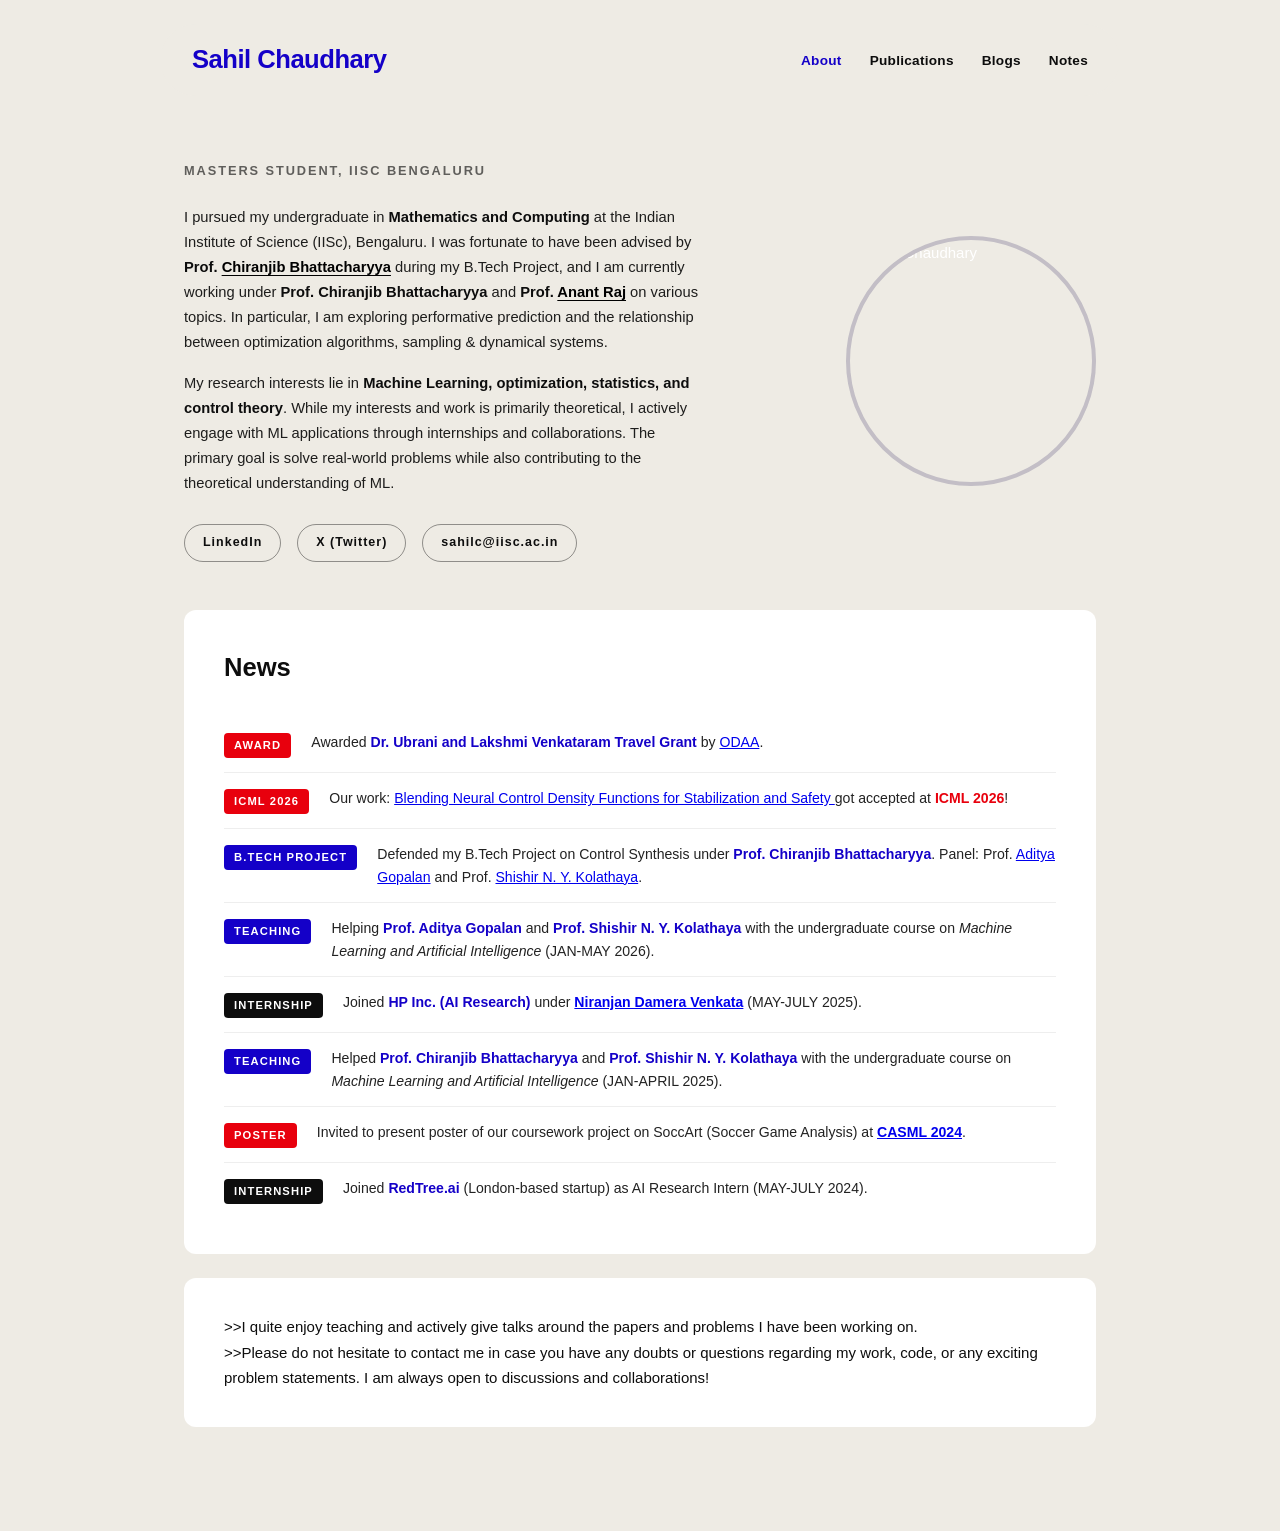
==== index.html @ d7c9ebf5 "Add SoccArt blog post and unify site typography - New blog post covering the SoccArt soccer-analysis" ====
<!DOCTYPE html>
<html lang="en">
<head>
  <meta charset="UTF-8" />
  <meta name="viewport" content="width=device-width, initial-scale=1.0" />
  <title>Sahil Chaudhary</title>
  <link rel="stylesheet" href="style.css" />
</head>
<body>

  <nav>
    <a href="index.html" class="nav-name">Sahil Chaudhary</a>
    <ul class="nav-links">
      <li><a href="index.html" class="active">About</a></li>
      <li><a href="publications.html">Publications</a></li>
      <li><a href="blogs.html">Blogs</a></li>
      <li><a href="notes.html">Notes</a></li>
    </ul>
  </nav>

  <div class="page">

    <!-- HERO -->
    <section class="hero">
      <div class="hero-text">
        <p class="role">Masters Student, IISc Bengaluru</p>
        <p>
          I pursued my undergraduate in <strong>Mathematics and Computing</strong> at the
          Indian Institute of Science (IISc), Bengaluru. I was fortunate to have been
          advised by <strong>Prof. <a href="https://mllab.csa.iisc.ac.in/">Chiranjib Bhattacharyya</a> </strong> during my B.Tech Project,
          and I am currently working under <strong>Prof. Chiranjib Bhattacharyya</strong> and <strong>Prof. <a href="https://anantrajml.github.io/">Anant Raj</a> </strong> on various topics. In particular, I am exploring performative prediction and the relationship between optimization algorithms, sampling & dynamical systems.
        </p>
        <p>
          My research interests lie in <strong>Machine Learning, optimization, statistics,
          and control theory</strong>. While my interests and work is primarily theoretical, I actively
          engage with ML applications through internships and collaborations. The primary goal is solve real-world problems while also contributing to the theoretical understanding of ML.
        </p>
        <div class="contact-links">
          <a href="https://www.linkedin.com/in/sahil-chaudhary-a479a2197/" target="_blank">LinkedIn</a>
          <a href="https://x.com/sahilch30832446" target="_blank">X (Twitter)</a>
          <a href="mailto:sahilc@iisc.ac.in">sahilc@iisc.ac.in</a>
        </div>
      </div>
      <!-- Replace 'photo.jpg' with your actual photo filename -->
      <img src="photos/photo1.jpg" alt="Sahil Chaudhary" class="hero-photo" />
    </section>

    <!-- NEWS -->
    <div class="card">
      <h2>News</h2>

      <div class="news-item">
        <span class="news-tag red">Award</span>
        <span class="news-text">
          Awarded <strong>Dr. Ubrani and Lakshmi Venkataram Travel Grant</strong> by <a href="https://odaa.iisc.ac.in/ug-travel-grants/">ODAA</a>.
        </span>
      </div>
      <div class="news-item">
        <span class="news-tag red">ICML 2026</span>
        <span class="news-text">
          Our work: <a href="https://icml.cc/virtual/2026/poster/64872"> Blending Neural Control Density Functions for Stabilization and Safety </a> got accepted at
          <span class="highlight">ICML 2026</span>!
        </span>
      </div>

      <div class="news-item">
        <span class="news-tag">B.Tech Project</span>
        <span class="news-text">
          Defended my B.Tech Project on Control Synthesis under <strong>Prof. Chiranjib Bhattacharyya</strong>.
          Panel: Prof. <a href="https://ece.iisc.ac.in/~aditya/">Aditya Gopalan</a> and Prof. <a href="https://www.shishirny.com/">Shishir N. Y. Kolathaya</a>.
        </span>
      </div>

      <div class="news-item">
        <span class="news-tag">Teaching</span>
        <span class="news-text">
          Helping <strong>Prof. Aditya Gopalan</strong> and <strong>Prof. Shishir N. Y. Kolathaya</strong>
          with the undergraduate course on <em>Machine Learning and Artificial Intelligence</em> (JAN-MAY 2026).
        </span>
      </div>

      <div class="news-item">
        <span class="news-tag dark">Internship</span>
        <span class="news-text">
          Joined <strong>HP Inc. (AI Research)</strong> under <strong><a href="https://scholar.google.com/citations?user=daDIHuUAAAAJ&hl=en">Niranjan Damera Venkata</a></strong> (MAY-JULY 2025).
        </span>
      </div>

      <div class="news-item">
        <span class="news-tag">Teaching</span>
        <span class="news-text">
          Helped <strong>Prof. Chiranjib Bhattacharyya</strong> and <strong>Prof. Shishir N. Y. Kolathaya</strong>
          with the undergraduate course on <em>Machine Learning and Artificial Intelligence</em> (JAN-APRIL 2025).
        </span>
      </div>

      <div class="news-item">
        <span class="news-tag red">Poster</span>
        <span class="news-text">
          Invited to present poster of our coursework project on SoccArt (Soccer Game Analysis) at <strong><a href="https://drive.google.com/file/d/1hirgK0zY9FAe-H6pgL078__mzRMjhYb8/view?usp=sharing"> CASML 2024</a></strong>.
        </span>
      </div>

      <div class="news-item">
        <span class="news-tag dark">Internship</span>
        <span class="news-text">
          Joined <strong>RedTree.ai</strong> (London-based startup) as AI Research Intern (MAY-JULY 2024).
        </span>
      </div>

    </div>

    <!-- A rough idea about to not hesitate sending any mails for any exciting problem statements or doubts in any of my work or code -->
    <div class="card">
      <p>>>I quite enjoy teaching and actively give talks around the papers and problems I have been working on.</p>
      <p>
        >>Please do not hesitate to contact me in case you have any doubts or questions regarding my work, code, or any exciting problem statements. I am always open to discussions and collaborations!
      </p>
    </div>

  </div>

</body>
</html>
---- style.css ----
:root {
  --blue: #1400C8;
  --white: #FFFFFF;
  --off-white: #eeebe4;
  --red: #E8000D;
  --dark: #0D0D0D;
  --card-bg: #FFFFFF;
  --text-muted: #555;
}

* {
  margin: 0;
  padding: 0;
  box-sizing: border-box;
}

html {
  scroll-behavior: smooth;
}

body {
  background: var(--off-white);
  color: var(--white);
  font-family: Arial, Helvetica, sans-serif;
  font-size: 15px;
  line-height: 1.7;
  min-height: 100vh;
}

/* ── NAV ── */
nav {
  background: var(--off-white);
  border-radius: 999px;
  margin: 24px auto;
  max-width: 960px;
  padding: 14px 32px;
  display: flex;
  align-items: center;
  justify-content: space-between;
}

.nav-name {
  font-weight: 700;
  font-size: 1.6rem;
  color: var(--blue);
  text-decoration: none;
  letter-spacing: -0.5px;
}

.nav-links {
  display: flex;
  gap: 28px;
  list-style: none;
}

.nav-links a {
  font-weight: 700;
  font-size: 0.85rem;
  color: var(--dark);
  text-decoration: none;
  letter-spacing: 0.02em;
  transition: color 0.2s;
}

.nav-links a:hover,
.nav-links a.active {
  color: var(--blue);
}

/* ──  WRAPPER ── */
.page {
  max-width: 960px;
  margin: 0 auto;
  padding: 0 24px 80px;
}

/* ── HERO (About page) ── */
.hero {
  display: grid;
  grid-template-columns: 1fr auto;
  gap: 48px;
  align-items: center;
  padding: 40px 0 48px;
}

.hero-text h1 {
  font-size: 2.4rem;
  font-weight: 700;
  line-height: 1.2;
  margin-bottom: 8px;
  letter-spacing: -0.5px;
  color: #000000;
}

.hero-text .role {
  font-size: 0.8rem;
  font-weight: 700;
  letter-spacing: 0.15em;
  text-transform: uppercase;
  color: rgba(0, 0, 0, 0.6);
  margin-bottom: 24px;
}

.hero-text p {
  color: rgba(0, 0, 0, 0.88);
  font-size: 0.92rem;
  margin-bottom: 16px;
  max-width: 520px;
}

.hero-text p strong {
  color: var(--dark);
  font-weight: 700;
}

/* Links inside the blue hero section */
.hero-text a {
  color: #000000;
  text-underline-offset: 3px;
}

.hero-text a:hover {
  color: #202020;
  /* color: var(--white); */
}
.contact-links {
  display: flex;
  gap: 16px;
  margin-top: 28px;
  flex-wrap: wrap;
}

.contact-links a {
  color: var(--dark);
  font-size: 0.78rem;
  font-weight: 700;
  letter-spacing: 0.08em;
  text-decoration: none;
  border: 1.5px solid rgba(0, 0, 0, 0.4);
  padding: 7px 18px;
  border-radius: 999px;
  transition: all 0.2s;
}

.contact-links a:hover {
  background: var(--dark);
  color: var(--white);
  border-color: var(--dark);
}

.hero-photo {
  width: 250px;
  height: 250px;
  border-radius: 50%;
  object-fit: cover;
  object-position: center top;
  border: 4px solid rgba(21, 10, 76, 0.2);
  flex-shrink: 0;
}

/* ── CARD ── */
.card {
  background: var(--card-bg);
  color: var(--dark);
  border-radius: 12px;
  padding: 36px 40px;
  margin-bottom: 24px;
}

.card h2 {
  font-size: 1.6rem;
  font-weight: 700;
  margin-bottom: 28px;
  color: var(--dark);
}

/* ── NEWS ── */
.news-item {
  display: grid;
  grid-template-columns: auto 1fr;
  gap: 12px 20px;
  padding: 14px 0;
  border-bottom: 1px solid #eee;
  align-items: start;
}

.news-item:last-child {
  border-bottom: none;
}

.news-tag {
  font-size: 0.7rem;
  font-weight: 700;
  letter-spacing: 0.1em;
  text-transform: uppercase;
  background: var(--blue);
  color: var(--white);
  padding: 3px 10px;
  border-radius: 4px;
  white-space: nowrap;
  margin-top: 2px;
}

.news-tag.red { background: var(--red); }
.news-tag.dark { background: var(--dark); }

.news-text {
  font-size: 0.88rem;
  color: #222;
  line-height: 1.6;
}

.news-text strong { color: var(--blue); }
.news-text .highlight { color: var(--red); font-weight: 700; }

/* ── PUBLICATIONS ── */
.pub-item {
  padding: 20px 0;
  border-bottom: 1px solid #eee;
}

.pub-item:last-child { border-bottom: none; }

.pub-venue {
  font-size: 0.72rem;
  font-weight: 700;
  letter-spacing: 0.12em;
  text-transform: uppercase;
  color: var(--red);
  margin-bottom: 6px;
}

.pub-title {
  font-size: 1.15rem;
  font-weight: 700;
  color: var(--dark);
  text-decoration: none;
  line-height: 1.4;
  display: block;
  margin-bottom: 8px;
  transition: color 0.2s;
}

.pub-title:hover { color: var(--blue); }

.pub-authors {
  font-size: 0.82rem;
  color: var(--text-muted);
}

.pub-links {
  margin-top: 10px;
  display: flex;
  gap: 10px;
}

.pub-links a {
  font-size: 0.75rem;
  font-weight: 700;
  letter-spacing: 0.06em;
  color: var(--blue);
  text-decoration: none;
  border: 1.5px solid var(--blue);
  padding: 4px 12px;
  border-radius: 4px;
  transition: all 0.2s;
}

.pub-links a:hover {
  background: var(--blue);
  color: var(--white);
}

/* ── BLOGS ── */
.blog-grid {
  display: grid;
  gap: 20px;
}

.blog-card {
  border: 1.5px solid #e8e8e8;
  border-radius: 10px;
  padding: 24px 28px;
  text-decoration: none;
  color: var(--dark);
  transition: all 0.2s;
  display: block;
}

.blog-card:hover {
  border-color: var(--blue);
  transform: translateY(-2px);
  box-shadow: 0 8px 24px rgba(20,0,200,0.08);
}

.blog-date {
  font-size: 0.72rem;
  font-weight: 700;
  letter-spacing: 0.1em;
  text-transform: uppercase;
  color: var(--text-muted);
  margin-bottom: 8px;
}

.blog-title {
  font-size: 1.1rem;
  font-weight: 700;
  margin-bottom: 8px;
  line-height: 1.4;
}

.blog-excerpt {
  font-size: 0.85rem;
  color: var(--text-muted);
  line-height: 1.6;
}

.blog-tags {
  margin-top: 14px;
  display: flex;
  gap: 8px;
  flex-wrap: wrap;
}

.tag {
  font-size: 0.7rem;
  font-weight: 700;
  letter-spacing: 0.08em;
  text-transform: uppercase;
  background: #f0f0f8;
  color: var(--blue);
  padding: 3px 10px;
  border-radius: 4px;
}

/* ── NOTES ── */
.notes-section {
  margin-bottom: 32px;
}

.notes-section h3 {
  font-size: 1.1rem;
  font-weight: 700;
  color: var(--dark);
  margin-bottom: 16px;
  padding-bottom: 10px;
  border-bottom: 2px solid #f0f0f0;
}

.note-item {
  display: flex;
  justify-content: space-between;
  align-items: center;
  padding: 12px 0;
  border-bottom: 1px dashed #eee;
  gap: 16px;
}

.note-item:last-child { border-bottom: none; }

.note-title {
  font-size: 0.88rem;
  color: var(--dark);
  text-decoration: none;
  transition: color 0.2s;
}

.note-title:hover { color: var(--blue); }

.note-meta {
  font-size: 0.72rem;
  font-weight: 700;
  letter-spacing: 0.06em;
  text-transform: uppercase;
  color: var(--text-muted);
  white-space: nowrap;
}

/* ── EMPTY STATE ── */
.empty-state {
  text-align: center;
  padding: 60px 20px;
  color: var(--text-muted);
}

.empty-state p {
  font-size: 0.88rem;
  margin-top: 12px;
}

/* ── PAGE HEADER (non-home pages) ── */
.page-header {
  padding: 36px 0 32px;
}

.page-header h1 {
  font-size: 2rem;
  font-weight: 700;
  letter-spacing: -0.5px;
  color: var(--dark);
}

/* ── RESPONSIVE ── */
@media (max-width: 640px) {
  nav {
    border-radius: 16px;
    margin: 12px;
    padding: 14px 20px;
    flex-wrap: wrap;
    gap: 12px;
  }

  .nav-links { gap: 16px; }

  .hero {
    grid-template-columns: 1fr;
    text-align: center;
  }

  .hero-photo {
    width: 150px;
    height: 150px;
    margin: 0 auto;
    order: -1;
  }

  .contact-links { justify-content: center; }

  .card { padding: 24px 20px; }

  .news-item { grid-template-columns: 1fr; }
}
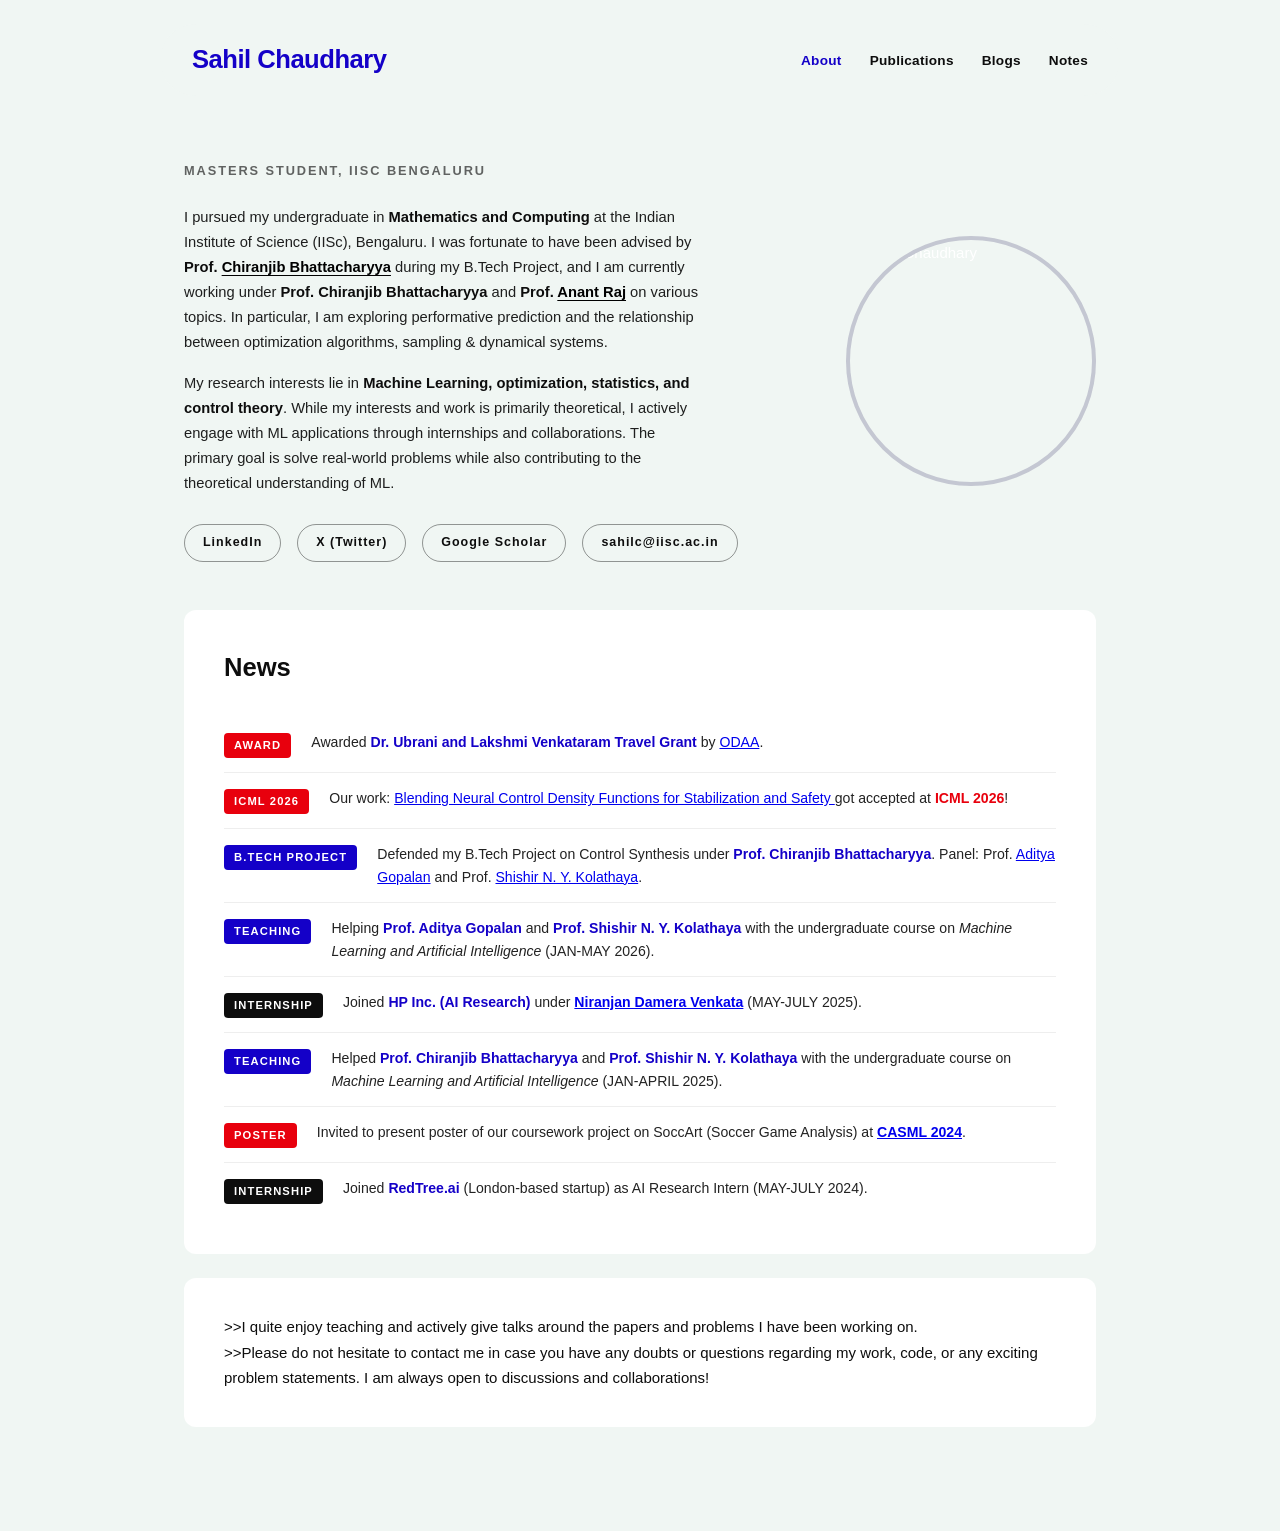
==== commit 0fb186ab: "added scholar" ====
--- a/index.html
+++ b/index.html
@@ -38,6 +38,7 @@
         <div class="contact-links">
           <a href="https://www.linkedin.com/in/sahil-chaudhary-a479a2197/" target="_blank">LinkedIn</a>
           <a href="https://x.com/sahilch30832446" target="_blank">X (Twitter)</a>
+          <a href="https://scholar.google.com/citations?user=_QTDV50AAAAJ&hl=en&authuser=1" target="_blank">Google Scholar</a>
           <a href="mailto:sahilc@iisc.ac.in">sahilc@iisc.ac.in</a>
         </div>
       </div>
--- a/style.css
+++ b/style.css
@@ -1,7 +1,7 @@
 :root {
   --blue: #1400C8;
   --white: #FFFFFF;
-  --off-white: #eeebe4;
+  --off-white: #f0f6f3;
   --red: #E8000D;
   --dark: #0D0D0D;
   --card-bg: #FFFFFF;
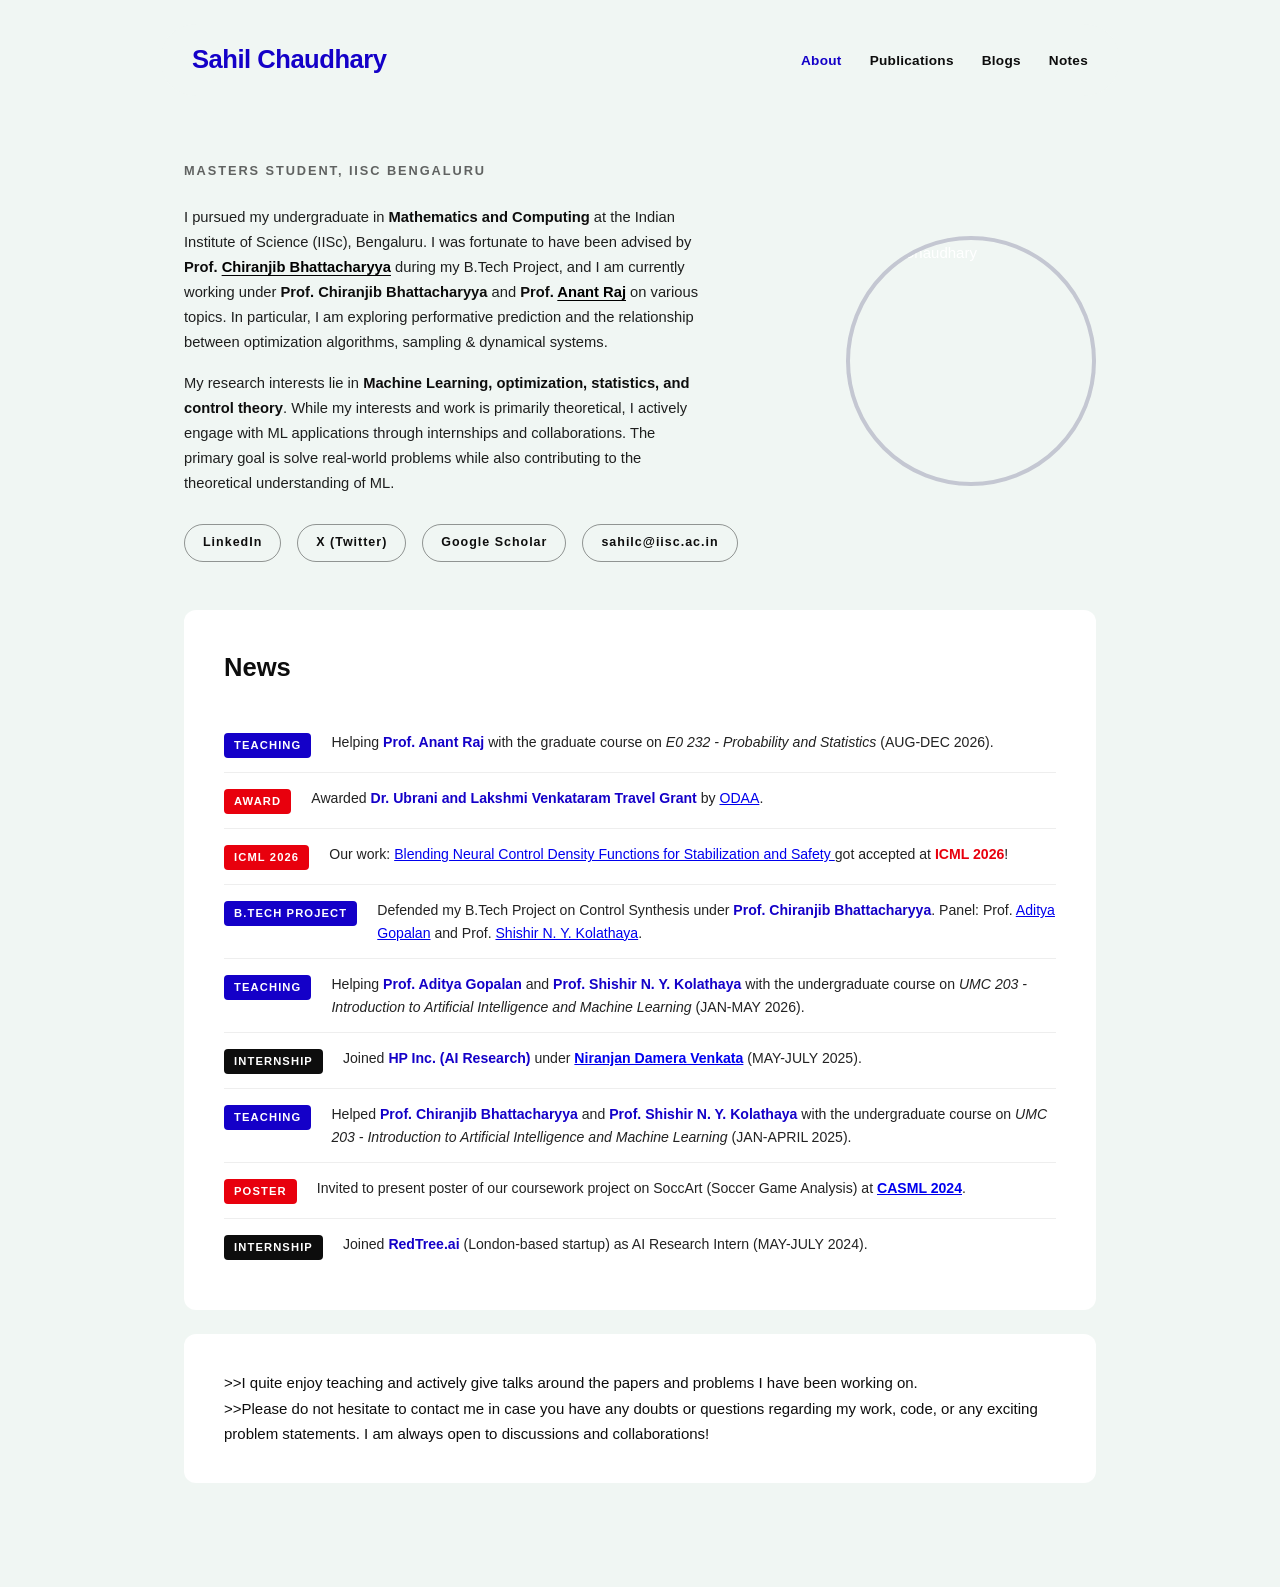
==== commit 5622e4b0: "update TA" ====
--- a/index.html
+++ b/index.html
@@ -49,6 +49,14 @@
     <!-- NEWS -->
     <div class="card">
       <h2>News</h2>
+     
+      <div class="news-item">
+        <span class="news-tag">Teaching</span>
+        <span class="news-text">
+          Helping <strong>Prof. Anant Raj</strong>
+          with the graduate course on <em>E0 232 - Probability and Statistics</em> (AUG-DEC 2026).
+        </span>
+      </div>
 
       <div class="news-item">
         <span class="news-tag red">Award</span>
@@ -76,7 +84,7 @@
         <span class="news-tag">Teaching</span>
         <span class="news-text">
           Helping <strong>Prof. Aditya Gopalan</strong> and <strong>Prof. Shishir N. Y. Kolathaya</strong>
-          with the undergraduate course on <em>Machine Learning and Artificial Intelligence</em> (JAN-MAY 2026).
+          with the undergraduate course on <em>UMC 203 - Introduction to Artificial Intelligence and Machine Learning</em> (JAN-MAY 2026).
         </span>
       </div>
 
@@ -91,7 +99,7 @@
         <span class="news-tag">Teaching</span>
         <span class="news-text">
           Helped <strong>Prof. Chiranjib Bhattacharyya</strong> and <strong>Prof. Shishir N. Y. Kolathaya</strong>
-          with the undergraduate course on <em>Machine Learning and Artificial Intelligence</em> (JAN-APRIL 2025).
+          with the undergraduate course on <em>UMC 203 - Introduction to Artificial Intelligence and Machine Learning</em> (JAN-APRIL 2025).
         </span>
       </div>
 
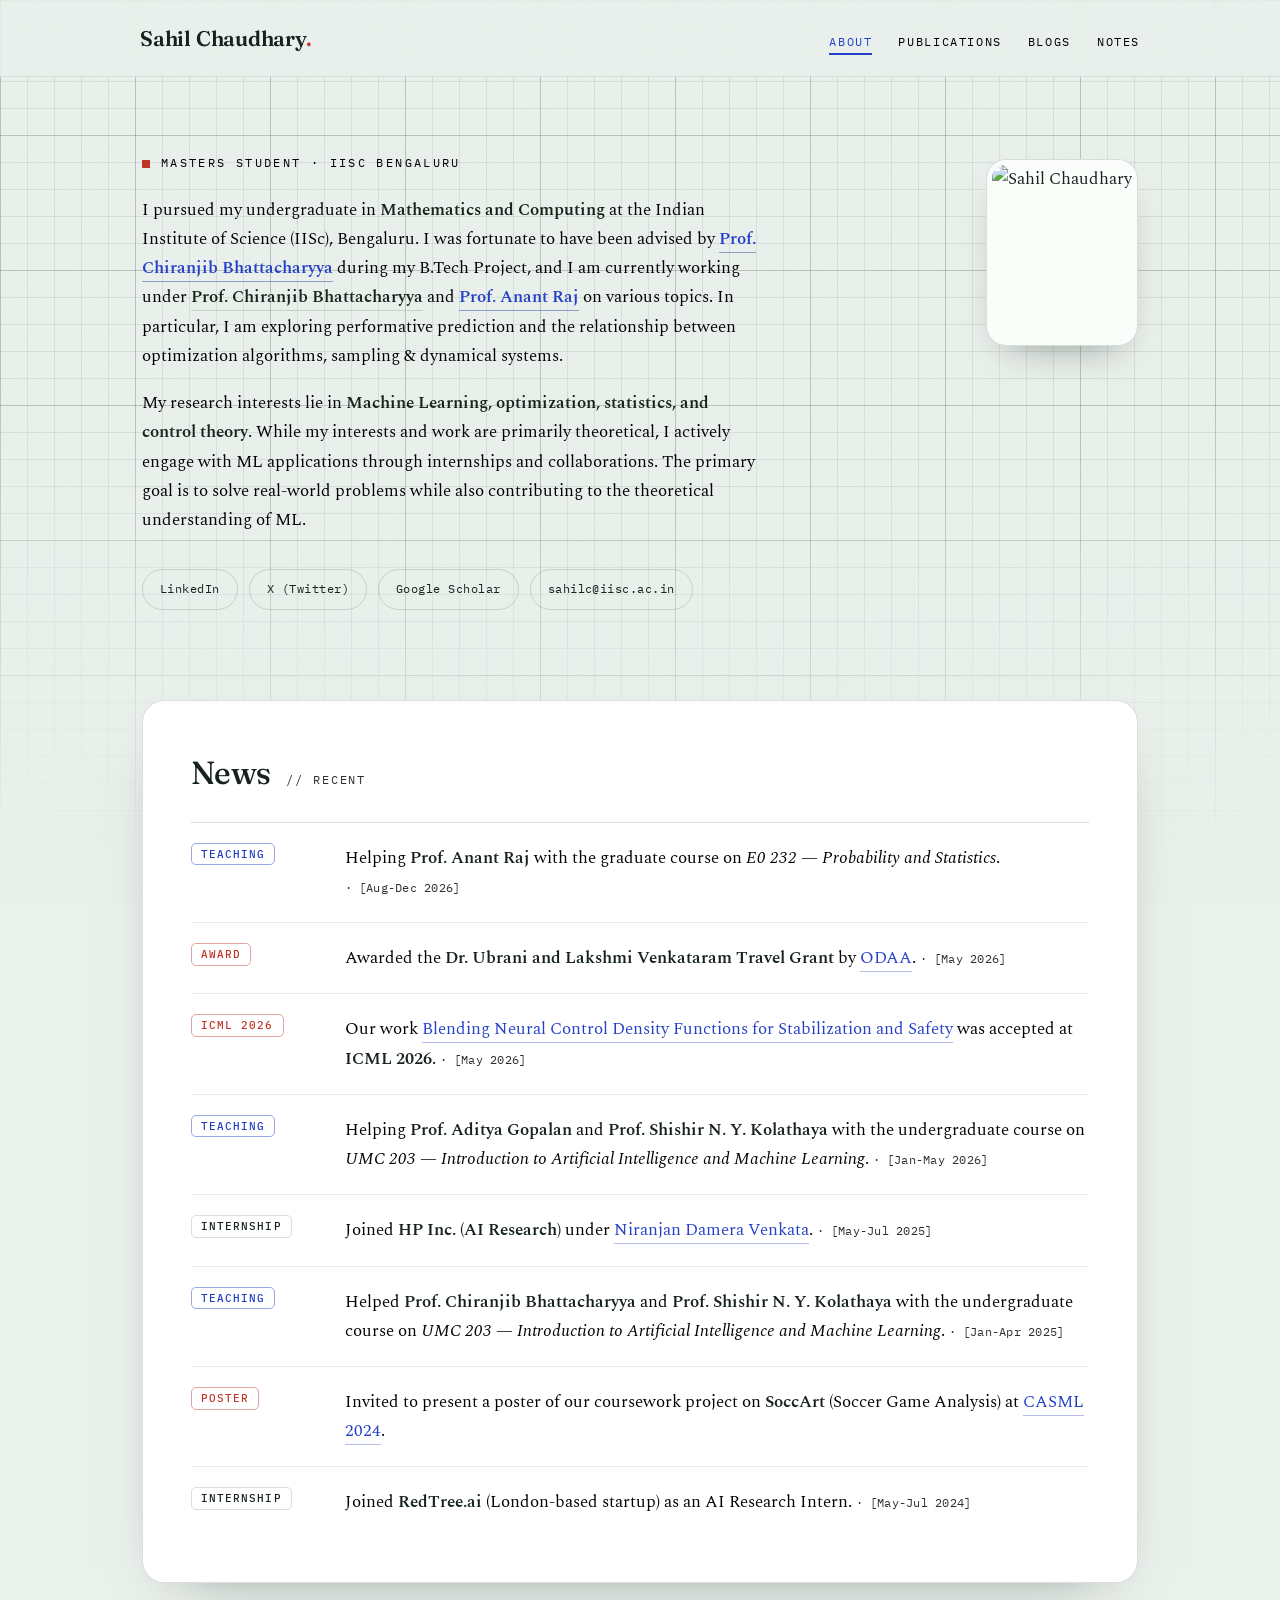
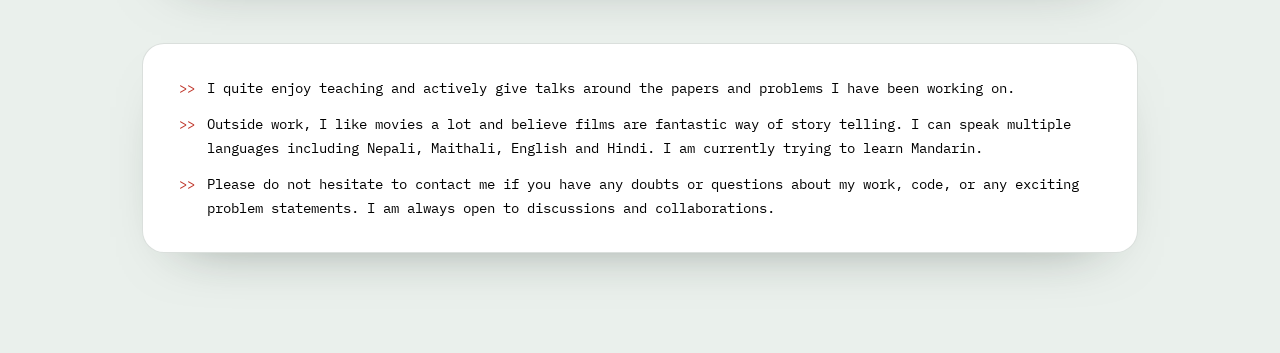
==== commit bf0d5451: "added some stylezation" ====
--- a/index.html
+++ b/index.html
@@ -4,130 +4,110 @@
   <meta charset="UTF-8" />
   <meta name="viewport" content="width=device-width, initial-scale=1.0" />
   <title>Sahil Chaudhary</title>
+  <link rel="preconnect" href="https://fonts.googleapis.com">
+  <link rel="preconnect" href="https://fonts.gstatic.com" crossorigin>
+  <link href="https://fonts.googleapis.com/css2?family=Fraunces:opsz,wght@9..144,400;9..144,500;9..144,600&family=Spectral:ital,wght@0,400;0,500;1,400&family=IBM+Plex+Mono:wght@400;500;600&display=swap" rel="stylesheet">
   <link rel="stylesheet" href="style.css" />
 </head>
 <body>
-
-  <nav>
-    <a href="index.html" class="nav-name">Sahil Chaudhary</a>
-    <ul class="nav-links">
-      <li><a href="index.html" class="active">About</a></li>
-      <li><a href="publications.html">Publications</a></li>
-      <li><a href="blogs.html">Blogs</a></li>
-      <li><a href="notes.html">Notes</a></li>
-    </ul>
-  </nav>
+  <div class="grid-layer" aria-hidden="true"></div>
+  <div class="grain-layer" aria-hidden="true"></div>
 
   <div class="page">
+    <header class="nav">
+      <div class="wrap nav-inner">
+        <a class="brand" href="index.html">Sahil Chaudhary<span class="dot">.</span></a>
+        <nav class="menu" aria-label="Primary">
+          <a href="index.html" aria-current="page">About</a>
+          <a href="publications.html">Publications</a>
+          <a href="blogs.html">Blogs</a>
+          <a href="notes.html">Notes</a>
+        </nav>
+      </div>
+    </header>
 
-    <!-- HERO -->
-    <section class="hero">
-      <div class="hero-text">
-        <p class="role">Masters Student, IISc Bengaluru</p>
-        <p>
-          I pursued my undergraduate in <strong>Mathematics and Computing</strong> at the
-          Indian Institute of Science (IISc), Bengaluru. I was fortunate to have been
-          advised by <strong>Prof. <a href="https://mllab.csa.iisc.ac.in/">Chiranjib Bhattacharyya</a> </strong> during my B.Tech Project,
-          and I am currently working under <strong>Prof. Chiranjib Bhattacharyya</strong> and <strong>Prof. <a href="https://anantrajml.github.io/">Anant Raj</a> </strong> on various topics. In particular, I am exploring performative prediction and the relationship between optimization algorithms, sampling & dynamical systems.
-        </p>
-        <p>
-          My research interests lie in <strong>Machine Learning, optimization, statistics,
-          and control theory</strong>. While my interests and work is primarily theoretical, I actively
-          engage with ML applications through internships and collaborations. The primary goal is solve real-world problems while also contributing to the theoretical understanding of ML.
-        </p>
-        <div class="contact-links">
-          <a href="https://www.linkedin.com/in/sahil-chaudhary-a479a2197/" target="_blank">LinkedIn</a>
-          <a href="https://x.com/sahilch30832446" target="_blank">X (Twitter)</a>
-          <a href="https://scholar.google.com/citations?user=_QTDV50AAAAJ&hl=en&authuser=1" target="_blank">Google Scholar</a>
-          <a href="mailto:sahilc@iisc.ac.in">sahilc@iisc.ac.in</a>
+    <main class="wrap">
+      <!-- HERO -->
+      <div class="hero">
+        <div>
+          <p class="eyebrow">Masters Student &middot; IISc Bengaluru</p>
+
+          <div class="bio">
+            <p>I pursued my undergraduate in <strong>Mathematics and Computing</strong> at the Indian Institute of Science (IISc), Bengaluru. I was fortunate to have been advised by <span class="name"><a class="link" href="https://mllab.csa.iisc.ac.in/">Prof. Chiranjib Bhattacharyya</a></span> during my B.Tech Project, and I am currently working under <span class="name">Prof. Chiranjib Bhattacharyya</span> and <span class="name"><a class="link" href="https://anantrajml.github.io/">Prof. Anant Raj</a></span> on various topics. In particular, I am exploring performative prediction and the relationship between optimization algorithms, sampling &amp; dynamical systems.</p>
+            <p>My research interests lie in <strong>Machine Learning, optimization, statistics, and control theory</strong>. While my interests and work are primarily theoretical, I actively engage with ML applications through internships and collaborations. The primary goal is to solve real-world problems while also contributing to the theoretical understanding of ML.</p>
+          </div>
+
+          <div class="pills">
+            <a class="pill" href="https://www.linkedin.com/in/sahil-chaudhary-a479a2197/" target="_blank">LinkedIn</a>
+            <a class="pill" href="https://x.com/sahilch30832446" target="_blank">X (Twitter)</a>
+            <a class="pill" href="https://scholar.google.com/citations?user=_QTDV50AAAAJ&hl=en&authuser=1" target="_blank">Google Scholar</a>
+            <a class="pill" href="mailto:sahilc@iisc.ac.in">sahilc@iisc.ac.in</a>
+          </div>
         </div>
-      </div>
-      <!-- Replace 'photo.jpg' with your actual photo filename -->
-      <img src="photos/photo1.jpg" alt="Sahil Chaudhary" class="hero-photo" />
-    </section>
 
-    <!-- NEWS -->
-    <div class="card">
-      <h2>News</h2>
-     
-      <div class="news-item">
-        <span class="news-tag">Teaching</span>
-        <span class="news-text">
-          Helping <strong>Prof. Anant Raj</strong>
-          with the graduate course on <em>E0 232 - Probability and Statistics</em> (AUG-DEC 2026).
-        </span>
+        <figure class="figure">
+          <div class="frame">
+            <img class="portrait" src="photos/photo1.jpg" alt="Sahil Chaudhary" />
+          </div>
+        </figure>
       </div>
 
-      <div class="news-item">
-        <span class="news-tag red">Award</span>
-        <span class="news-text">
-          Awarded <strong>Dr. Ubrani and Lakshmi Venkataram Travel Grant</strong> by <a href="https://odaa.iisc.ac.in/ug-travel-grants/">ODAA</a>.
-        </span>
-      </div>
-      <div class="news-item">
-        <span class="news-tag red">ICML 2026</span>
-        <span class="news-text">
-          Our work: <a href="https://icml.cc/virtual/2026/poster/64872"> Blending Neural Control Density Functions for Stabilization and Safety </a> got accepted at
-          <span class="highlight">ICML 2026</span>!
-        </span>
-      </div>
+      <!-- NEWS -->
+      <section class="news">
+       <div class="panel">
+        <div class="section-head">
+          <h2>News</h2>
+          <span class="kicker">// recent</span>
+        </div>
 
-      <div class="news-item">
-        <span class="news-tag">B.Tech Project</span>
-        <span class="news-text">
-          Defended my B.Tech Project on Control Synthesis under <strong>Prof. Chiranjib Bhattacharyya</strong>.
-          Panel: Prof. <a href="https://ece.iisc.ac.in/~aditya/">Aditya Gopalan</a> and Prof. <a href="https://www.shishirny.com/">Shishir N. Y. Kolathaya</a>.
-        </span>
-      </div>
+        <ul class="log">
+          <li class="reveal">
+            <span class="tag blue">Teaching</span>
+            <p class="entry">Helping <strong>Prof. Anant Raj</strong> with the graduate course on <em>E0 232 — Probability and Statistics</em>. <span class="when">[Aug-Dec 2026]</span></p>
+          </li>
+          <li class="reveal">
+            <span class="tag red">Award</span>
+            <p class="entry">Awarded the <strong>Dr. Ubrani and Lakshmi Venkataram Travel Grant</strong> by <a class="link" href="https://odaa.iisc.ac.in/ug-travel-grants/">ODAA</a>. <span class="when">[May 2026]</span></p>
+          </li>
+          <li class="reveal">
+            <span class="tag red">ICML 2026</span>
+            <p class="entry">Our work <a class="link" href="https://icml.cc/virtual/2026/poster/64872">Blending Neural Control Density Functions for Stabilization and Safety</a> was accepted at <strong>ICML 2026</strong>. <span class="when">[May 2026]</span></p>
+          </li>
+          <li class="reveal">
+            <span class="tag blue">Teaching</span>
+            <p class="entry">Helping <strong>Prof. Aditya Gopalan</strong> and <strong>Prof. Shishir N. Y. Kolathaya</strong> with the undergraduate course on <em>UMC 203 — Introduction to Artificial Intelligence and Machine Learning</em>. <span class="when">[Jan-May 2026]</span></p>
+          </li>
+          <li class="reveal">
+            <span class="tag ink">Internship</span>
+            <p class="entry">Joined <strong>HP Inc. (AI Research)</strong> under <a class="link" href="https://scholar.google.com/citations?user=daDIHuUAAAAJ&hl=en">Niranjan Damera Venkata</a>. <span class="when">[May-Jul 2025]</span></p>
+          </li>
+          <li class="reveal">
+            <span class="tag blue">Teaching</span>
+            <p class="entry">Helped <strong>Prof. Chiranjib Bhattacharyya</strong> and <strong>Prof. Shishir N. Y. Kolathaya</strong> with the undergraduate course on <em>UMC 203 — Introduction to Artificial Intelligence and Machine Learning</em>. <span class="when">[Jan-Apr 2025]</span></p>
+          </li>
+          <li class="reveal">
+            <span class="tag red">Poster</span>
+            <p class="entry">Invited to present a poster of our coursework project on <strong>SoccArt</strong> (Soccer Game Analysis) at <a class="link" href="https://drive.google.com/file/d/1hirgK0zY9FAe-H6pgL078__mzRMjhYb8/view?usp=sharing">CASML 2024</a>.</p>
+          </li>
+          <li class="reveal">
+            <span class="tag ink">Internship</span>
+            <p class="entry">Joined <strong>RedTree.ai</strong> (London-based startup) as an AI Research Intern. <span class="when">[May-Jul 2024]</span></p>
+          </li>
+        </ul>
+       </div>
+      </section>
 
-      <div class="news-item">
-        <span class="news-tag">Teaching</span>
-        <span class="news-text">
-          Helping <strong>Prof. Aditya Gopalan</strong> and <strong>Prof. Shishir N. Y. Kolathaya</strong>
-          with the undergraduate course on <em>UMC 203 - Introduction to Artificial Intelligence and Machine Learning</em> (JAN-MAY 2026).
-        </span>
-      </div>
-
-      <div class="news-item">
-        <span class="news-tag dark">Internship</span>
-        <span class="news-text">
-          Joined <strong>HP Inc. (AI Research)</strong> under <strong><a href="https://scholar.google.com/citations?user=daDIHuUAAAAJ&hl=en">Niranjan Damera Venkata</a></strong> (MAY-JULY 2025).
-        </span>
-      </div>
-
-      <div class="news-item">
-        <span class="news-tag">Teaching</span>
-        <span class="news-text">
-          Helped <strong>Prof. Chiranjib Bhattacharyya</strong> and <strong>Prof. Shishir N. Y. Kolathaya</strong>
-          with the undergraduate course on <em>UMC 203 - Introduction to Artificial Intelligence and Machine Learning</em> (JAN-APRIL 2025).
-        </span>
-      </div>
-
-      <div class="news-item">
-        <span class="news-tag red">Poster</span>
-        <span class="news-text">
-          Invited to present poster of our coursework project on SoccArt (Soccer Game Analysis) at <strong><a href="https://drive.google.com/file/d/1hirgK0zY9FAe-H6pgL078__mzRMjhYb8/view?usp=sharing"> CASML 2024</a></strong>.
-        </span>
-      </div>
-
-      <div class="news-item">
-        <span class="news-tag dark">Internship</span>
-        <span class="news-text">
-          Joined <strong>RedTree.ai</strong> (London-based startup) as AI Research Intern (MAY-JULY 2024).
-        </span>
-      </div>
-
-    </div>
-
-    <!-- A rough idea about to not hesitate sending any mails for any exciting problem statements or doubts in any of my work or code -->
-    <div class="card">
-      <p>>>I quite enjoy teaching and actively give talks around the papers and problems I have been working on.</p>
-      <p>
-        >>Please do not hesitate to contact me in case you have any doubts or questions regarding my work, code, or any exciting problem statements. I am always open to discussions and collaborations!
-      </p>
-    </div>
-
+      <!-- NOTE -->
+      <section class="note">
+        <div class="note-card">
+          <p><span class="arw">&gt;&gt;</span><span>I quite enjoy teaching and actively give talks around the papers and problems I have been working on.</span></p>
+          <p><span class="arw">&gt;&gt;</span><span>Outside work, I like movies a lot and believe films are fantastic way of story telling. I can speak multiple languages including Nepali, Maithali, English and Hindi. I am currently trying to learn Mandarin.</span></p>
+          <p><span class="arw">&gt;&gt;</span><span>Please do not hesitate to contact me if you have any doubts or questions about my work, code, or any exciting problem statements. I am always open to discussions and collaborations.</span></p>
+        </div>
+      </section>
+    </main>
   </div>
 
+  <script src="script.js"></script>
 </body>
 </html>
--- a/style.css
+++ b/style.css
@@ -1,432 +1,284 @@
-:root {
-  --blue: #1400C8;
-  --white: #FFFFFF;
-  --off-white: #f0f6f3;
-  --red: #E8000D;
-  --dark: #0D0D0D;
-  --card-bg: #FFFFFF;
-  --text-muted: #555;
-}
-
-* {
-  margin: 0;
-  padding: 0;
-  box-sizing: border-box;
-}
-
-html {
-  scroll-behavior: smooth;
-}
-
-body {
-  background: var(--off-white);
-  color: var(--white);
-  font-family: Arial, Helvetica, sans-serif;
-  font-size: 15px;
-  line-height: 1.7;
-  min-height: 100vh;
-}
-
-/* ── NAV ── */
-nav {
-  background: var(--off-white);
-  border-radius: 999px;
-  margin: 24px auto;
-  max-width: 960px;
-  padding: 14px 32px;
-  display: flex;
-  align-items: center;
-  justify-content: space-between;
-}
-
-.nav-name {
-  font-weight: 700;
-  font-size: 1.6rem;
-  color: var(--blue);
-  text-decoration: none;
-  letter-spacing: -0.5px;
-}
-
-.nav-links {
-  display: flex;
-  gap: 28px;
-  list-style: none;
-}
-
-.nav-links a {
-  font-weight: 700;
-  font-size: 0.85rem;
-  color: var(--dark);
-  text-decoration: none;
-  letter-spacing: 0.02em;
-  transition: color 0.2s;
-}
-
-.nav-links a:hover,
-.nav-links a.active {
-  color: var(--blue);
-}
-
-/* ──  WRAPPER ── */
-.page {
-  max-width: 960px;
-  margin: 0 auto;
-  padding: 0 24px 80px;
-}
-
-/* ── HERO (About page) ── */
-.hero {
-  display: grid;
-  grid-template-columns: 1fr auto;
-  gap: 48px;
-  align-items: center;
-  padding: 40px 0 48px;
-}
-
-.hero-text h1 {
-  font-size: 2.4rem;
-  font-weight: 700;
-  line-height: 1.2;
-  margin-bottom: 8px;
-  letter-spacing: -0.5px;
-  color: #000000;
-}
-
-.hero-text .role {
-  font-size: 0.8rem;
-  font-weight: 700;
-  letter-spacing: 0.15em;
-  text-transform: uppercase;
-  color: rgba(0, 0, 0, 0.6);
-  margin-bottom: 24px;
-}
-
-.hero-text p {
-  color: rgba(0, 0, 0, 0.88);
-  font-size: 0.92rem;
-  margin-bottom: 16px;
-  max-width: 520px;
-}
-
-.hero-text p strong {
-  color: var(--dark);
-  font-weight: 700;
-}
-
-/* Links inside the blue hero section */
-.hero-text a {
-  color: #000000;
-  text-underline-offset: 3px;
-}
-
-.hero-text a:hover {
-  color: #202020;
-  /* color: var(--white); */
-}
-.contact-links {
-  display: flex;
-  gap: 16px;
-  margin-top: 28px;
-  flex-wrap: wrap;
-}
-
-.contact-links a {
-  color: var(--dark);
-  font-size: 0.78rem;
-  font-weight: 700;
-  letter-spacing: 0.08em;
-  text-decoration: none;
-  border: 1.5px solid rgba(0, 0, 0, 0.4);
-  padding: 7px 18px;
-  border-radius: 999px;
-  transition: all 0.2s;
-}
-
-.contact-links a:hover {
-  background: var(--dark);
-  color: var(--white);
-  border-color: var(--dark);
-}
-
-.hero-photo {
-  width: 250px;
-  height: 250px;
-  border-radius: 50%;
-  object-fit: cover;
-  object-position: center top;
-  border: 4px solid rgba(21, 10, 76, 0.2);
-  flex-shrink: 0;
-}
-
-/* ── CARD ── */
-.card {
-  background: var(--card-bg);
-  color: var(--dark);
-  border-radius: 12px;
-  padding: 36px 40px;
-  margin-bottom: 24px;
-}
-
-.card h2 {
-  font-size: 1.6rem;
-  font-weight: 700;
-  margin-bottom: 28px;
-  color: var(--dark);
-}
-
-/* ── NEWS ── */
-.news-item {
-  display: grid;
-  grid-template-columns: auto 1fr;
-  gap: 12px 20px;
-  padding: 14px 0;
-  border-bottom: 1px solid #eee;
-  align-items: start;
-}
-
-.news-item:last-child {
-  border-bottom: none;
-}
-
-.news-tag {
-  font-size: 0.7rem;
-  font-weight: 700;
-  letter-spacing: 0.1em;
-  text-transform: uppercase;
-  background: var(--blue);
-  color: var(--white);
-  padding: 3px 10px;
-  border-radius: 4px;
-  white-space: nowrap;
-  margin-top: 2px;
-}
-
-.news-tag.red { background: var(--red); }
-.news-tag.dark { background: var(--dark); }
-
-.news-text {
-  font-size: 0.88rem;
-  color: #222;
-  line-height: 1.6;
-}
-
-.news-text strong { color: var(--blue); }
-.news-text .highlight { color: var(--red); font-weight: 700; }
-
-/* ── PUBLICATIONS ── */
-.pub-item {
-  padding: 20px 0;
-  border-bottom: 1px solid #eee;
-}
-
-.pub-item:last-child { border-bottom: none; }
-
-.pub-venue {
-  font-size: 0.72rem;
-  font-weight: 700;
-  letter-spacing: 0.12em;
-  text-transform: uppercase;
-  color: var(--red);
-  margin-bottom: 6px;
-}
-
-.pub-title {
-  font-size: 1.15rem;
-  font-weight: 700;
-  color: var(--dark);
-  text-decoration: none;
-  line-height: 1.4;
-  display: block;
-  margin-bottom: 8px;
-  transition: color 0.2s;
-}
-
-.pub-title:hover { color: var(--blue); }
-
-.pub-authors {
-  font-size: 0.82rem;
-  color: var(--text-muted);
-}
-
-.pub-links {
-  margin-top: 10px;
-  display: flex;
-  gap: 10px;
-}
-
-.pub-links a {
-  font-size: 0.75rem;
-  font-weight: 700;
-  letter-spacing: 0.06em;
-  color: var(--blue);
-  text-decoration: none;
-  border: 1.5px solid var(--blue);
-  padding: 4px 12px;
-  border-radius: 4px;
-  transition: all 0.2s;
-}
-
-.pub-links a:hover {
-  background: var(--blue);
-  color: var(--white);
-}
-
-/* ── BLOGS ── */
-.blog-grid {
-  display: grid;
-  gap: 20px;
-}
-
-.blog-card {
-  border: 1.5px solid #e8e8e8;
-  border-radius: 10px;
-  padding: 24px 28px;
-  text-decoration: none;
-  color: var(--dark);
-  transition: all 0.2s;
-  display: block;
-}
-
-.blog-card:hover {
-  border-color: var(--blue);
-  transform: translateY(-2px);
-  box-shadow: 0 8px 24px rgba(20,0,200,0.08);
-}
-
-.blog-date {
-  font-size: 0.72rem;
-  font-weight: 700;
-  letter-spacing: 0.1em;
-  text-transform: uppercase;
-  color: var(--text-muted);
-  margin-bottom: 8px;
-}
-
-.blog-title {
-  font-size: 1.1rem;
-  font-weight: 700;
-  margin-bottom: 8px;
-  line-height: 1.4;
-}
-
-.blog-excerpt {
-  font-size: 0.85rem;
-  color: var(--text-muted);
-  line-height: 1.6;
-}
-
-.blog-tags {
-  margin-top: 14px;
-  display: flex;
-  gap: 8px;
-  flex-wrap: wrap;
-}
-
-.tag {
-  font-size: 0.7rem;
-  font-weight: 700;
-  letter-spacing: 0.08em;
-  text-transform: uppercase;
-  background: #f0f0f8;
-  color: var(--blue);
-  padding: 3px 10px;
-  border-radius: 4px;
-}
-
-/* ── NOTES ── */
-.notes-section {
-  margin-bottom: 32px;
-}
-
-.notes-section h3 {
-  font-size: 1.1rem;
-  font-weight: 700;
-  color: var(--dark);
-  margin-bottom: 16px;
-  padding-bottom: 10px;
-  border-bottom: 2px solid #f0f0f0;
-}
-
-.note-item {
-  display: flex;
-  justify-content: space-between;
-  align-items: center;
-  padding: 12px 0;
-  border-bottom: 1px dashed #eee;
-  gap: 16px;
-}
-
-.note-item:last-child { border-bottom: none; }
-
-.note-title {
-  font-size: 0.88rem;
-  color: var(--dark);
-  text-decoration: none;
-  transition: color 0.2s;
-}
-
-.note-title:hover { color: var(--blue); }
-
-.note-meta {
-  font-size: 0.72rem;
-  font-weight: 700;
-  letter-spacing: 0.06em;
-  text-transform: uppercase;
-  color: var(--text-muted);
-  white-space: nowrap;
-}
-
-/* ── EMPTY STATE ── */
-.empty-state {
-  text-align: center;
-  padding: 60px 20px;
-  color: var(--text-muted);
-}
-
-.empty-state p {
-  font-size: 0.88rem;
-  margin-top: 12px;
-}
-
-/* ── PAGE HEADER (non-home pages) ── */
-.page-header {
-  padding: 36px 0 32px;
-}
-
-.page-header h1 {
-  font-size: 2rem;
-  font-weight: 700;
-  letter-spacing: -0.5px;
-  color: var(--dark);
-}
-
-/* ── RESPONSIVE ── */
-@media (max-width: 640px) {
-  nav {
-    border-radius: 16px;
-    margin: 12px;
-    padding: 14px 20px;
-    flex-wrap: wrap;
-    gap: 12px;
-  }
-
-  .nav-links { gap: 16px; }
-
-  .hero {
-    grid-template-columns: 1fr;
-    text-align: center;
-  }
-
-  .hero-photo {
-    width: 150px;
-    height: 150px;
-    margin: 0 auto;
-    order: -1;
-  }
-
-  .contact-links { justify-content: center; }
-
-  .card { padding: 24px 20px; }
-
-  .news-item { grid-template-columns: 1fr; }
-}
+:root{
+  --paper:#eaf0ec;
+  --ink:#16221c;
+  --ink-soft:#000000;
+  --ink-faint:#2c2f2e;
+  --pen-blue:#2540c8;
+  --pen-blue-deep:#1b2e8f;
+  --pen-red:#bf3529;
+  --line:rgba(30,55,42,.09);
+  --line-strong:rgba(30,55,42,.16);
+  --frame:#fbfdfb;
+  --grain:.05;
+  --serif:"Spectral",Georgia,serif;
+  --display:"Fraunces",Georgia,serif;
+  --mono:"IBM Plex Mono",ui-monospace,SFMono-Regular,Menlo,monospace;
+}
+
+*{box-sizing:border-box;}
+html{scroll-behavior:smooth;}
+body{
+  margin:0;
+  background:var(--paper);
+  color:var(--ink);
+  font-family:var(--serif);
+  font-size:17px;
+  line-height:1.72;
+  -webkit-font-smoothing:antialiased;
+  text-rendering:optimizeLegibility;
+}
+
+/* ---- graph-paper grid (fixed, behind everything) ---- */
+.grid-layer{
+  position:fixed; inset:0; z-index:0; pointer-events:none;
+  background-image:
+    linear-gradient(to right, var(--line) 1px, transparent 1px),
+    linear-gradient(to bottom, var(--line) 1px, transparent 1px),
+    linear-gradient(to right, var(--line-strong) 1px, transparent 1px),
+    linear-gradient(to bottom, var(--line-strong) 1px, transparent 1px);
+  background-size:27px 27px, 27px 27px, 135px 135px, 135px 135px;
+  -webkit-mask-image:radial-gradient(140% 100% at 50% 0%, #000 55%, transparent 100%);
+          mask-image:radial-gradient(140% 100% at 50% 0%, #000 55%, transparent 100%);
+}
+/* ---- film grain (fixed, opacity driven by scroll) ---- */
+.grain-layer{
+  position:fixed; inset:0; z-index:1; pointer-events:none;
+  mix-blend-mode:multiply;
+  opacity:var(--grain);
+  transition:opacity .25s linear;
+  background-image:url("data:image/svg+xml;utf8,<svg xmlns='http://www.w3.org/2000/svg' width='220' height='220'><filter id='n'><feTurbulence type='fractalNoise' baseFrequency='0.82' numOctaves='2' stitchTiles='stitch'/><feColorMatrix type='saturate' values='0'/></filter><rect width='100%25' height='100%25' filter='url(%23n)'/></svg>");
+  background-size:220px 220px;
+}
+
+.page{position:relative; z-index:2;}
+.wrap{max-width:1000px; margin:0 auto; padding:0 2px;}
+
+/* ---- top nav ---- */
+header.nav{
+  position:sticky; top:0; z-index:20;
+  backdrop-filter:blur(7px);
+  background:color-mix(in srgb, var(--paper) 78%, transparent);
+  border-bottom:1px solid var(--line);
+}
+.nav-inner{display:flex; align-items:baseline; justify-content:space-between; padding:20px 0;}
+.brand{
+  font-family:var(--display); font-weight:600; font-size:1.32rem; letter-spacing:-.01em;
+  color:var(--ink); text-decoration:none;
+}
+.brand .dot{color:var(--pen-red);}
+nav.menu{display:flex; gap:26px;}
+nav.menu a{
+  font-family:var(--mono); font-size:.72rem; letter-spacing:.14em; text-transform:uppercase;
+  color:var(--ink-soft); text-decoration:none; padding-bottom:3px; position:relative;
+}
+nav.menu a[aria-current="page"]{color:var(--pen-blue);}
+nav.menu a::after{
+  content:""; position:absolute; left:0; right:100%; bottom:0; height:1.5px;
+  background:var(--pen-blue); transition:right .28s cubic-bezier(.2,.7,.2,1);
+}
+nav.menu a:hover::after, nav.menu a[aria-current="page"]::after{right:0;}
+
+/* ---- hero (About page) ---- */
+.hero{display:grid; grid-template-columns:1.7fr .9fr; gap:56px; align-items:start; padding:76px 0 40px;}
+.eyebrow{
+  font-family:var(--mono); font-size:.74rem; letter-spacing:.2em; text-transform:uppercase;
+  color:var(--ink-soft); display:flex; align-items:center; gap:11px; margin:0 0 22px;
+}
+.eyebrow::before{content:""; width:8px; height:8px; background:var(--pen-red); display:inline-block;}
+h1.headline{
+  font-family:var(--display); font-optical-sizing:auto; font-weight:500;
+  font-size:clamp(2.5rem,5.6vw,3.85rem); line-height:1.02; letter-spacing:-.02em;
+  margin:0 0 18px; color:var(--ink);
+}
+h1.headline em{font-style:italic; color:var(--pen-blue-deep);}
+.subhead{
+  font-family:var(--mono); font-size:.82rem; letter-spacing:.02em; color:var(--ink-faint);
+  margin:0 0 30px;
+}
+.bio p{margin:0 0 18px; color:var(--ink-soft); max-width:95ch;}
+.bio p:last-child{margin-bottom:0;}
+.bio strong{color:var(--ink); font-weight:600;}
+.bio .name{color:var(--ink); font-weight:600; border-bottom:1.5px solid var(--line-strong);}
+.bio .work{font-style:italic;}
+a.link{color:var(--pen-blue); text-decoration:none; border-bottom:1.5px solid color-mix(in srgb,var(--pen-blue) 35%, transparent); transition:border-color .2s;}
+a.link:hover{border-bottom-color:var(--pen-blue);}
+
+/* ---- photo figure ---- */
+figure.figure{margin:6px 0 0; position:relative; max-width:260px; margin-left:auto;}
+.frame{
+  position:relative; border-radius:20px; overflow:hidden;
+  background:var(--frame);
+  padding:5px;
+  border:0.8px solid var(--line-strong);
+  box-shadow:0 1px 0 rgba(255,255,255,.6) inset, 0 18px 40px -24px rgba(22,34,28,.55);
+}
+.portrait{display:block; width:100%; height:auto; border-radius:13px; aspect-ratio:4/5; object-fit:cover; object-position:center 20%;}
+
+/* ---- link pills ---- */
+.pills{display:flex; flex-wrap:wrap; gap:11px; margin-top:34px;}
+.pill{
+  font-family:var(--mono); font-size:.74rem; letter-spacing:.04em;
+  color:var(--ink); text-decoration:none;
+  border:1px solid var(--line-strong); border-radius:999px; padding:9px 17px;
+  background:transparent; transition:all .2s ease;
+}
+.pill:hover{background:var(--pen-blue); color:#fff; border-color:var(--pen-blue);}
+.pill:focus-visible{outline:2px solid var(--pen-blue); outline-offset:2px;}
+
+/* ---- white content panels ---- */
+.panel{
+  background:#ffffff;
+  border:1px solid var(--line-strong);
+  border-radius:22px;
+  padding:44px 48px;
+  box-shadow:0 24px 60px -40px rgba(22,34,28,.55);
+}
+
+/* ---- page header (non-home pages) ---- */
+.page-head{padding:64px 0 12px;}
+.page-head h1{
+  font-family:var(--display); font-optical-sizing:auto; font-weight:500;
+  font-size:clamp(2.2rem,4.6vw,3.2rem); line-height:1.05; letter-spacing:-.02em;
+  margin:0; color:var(--ink);
+}
+
+/* ---- generic section wrapper ---- */
+.section-block{padding:28px 0 100px;}
+
+/* ---- news / log list (About page) ---- */
+section.news{padding:50px 0 16px;}
+.section-head{display:flex; align-items:baseline; gap:16px; margin-bottom:8px;}
+.section-head h2{font-family:var(--display); font-weight:500; font-size:2rem; letter-spacing:-.02em; margin:0;}
+.section-head .kicker{font-family:var(--mono); font-size:.72rem; letter-spacing:.16em; text-transform:uppercase; color:var(--ink-faint);}
+
+ul.log{list-style:none; margin:22px 0 0; padding:0;}
+ul.log li{
+  display:grid; grid-template-columns:132px 1fr; gap:22px; align-items:start;
+  padding:20px 0; border-top:1px solid var(--line);
+}
+ul.log li:first-child{border-top:1px solid var(--line-strong);}
+.tag{
+  font-family:var(--mono); font-weight:500; font-size:.66rem; letter-spacing:.1em; text-transform:uppercase;
+  padding:5px 9px; border-radius:5px; white-space:nowrap; display:inline-block; line-height:1;
+  border:1.5px solid; justify-self:start;
+}
+.tag.blue{color:var(--pen-blue); border-color:color-mix(in srgb,var(--pen-blue) 45%,transparent);}
+.tag.red {color:var(--pen-red);  border-color:color-mix(in srgb,var(--pen-red) 45%,transparent);}
+.tag.ink {color:var(--ink);      border-color:var(--line-strong);}
+.entry{color:var(--ink-soft); margin:0; padding-top:1px;}
+.entry strong{color:var(--ink); font-weight:600;}
+.entry em{font-style:italic;}
+.entry .when{font-family:var(--mono); font-size:.74rem; color:var(--ink-faint); letter-spacing:.02em; white-space:nowrap; display:inline-block;}
+.entry .when::before{content:"· "; letter-spacing:0;}
+
+/* ---- note block (About page) ---- */
+section.note{padding:44px 0 100px;}
+.note-card{
+  border:1px solid var(--line-strong); border-radius:22px; padding:32px 36px;
+  background:#ffffff;
+  box-shadow:0 24px 60px -40px rgba(22,34,28,.55);
+  font-family:var(--mono); font-size:.86rem; line-height:1.75; color:var(--ink-soft);
+}
+.note-card p{margin:0 0 12px; display:flex; gap:12px;}
+.note-card p:last-child{margin-bottom:0;}
+.note-card .arw{color:var(--pen-red); flex:none;}
+
+/* ---- PUBLICATIONS ---- */
+.pub-item{padding:28px 0; border-top:1px solid var(--line);}
+.pub-item:first-child{padding-top:0; border-top:none;}
+.pub-venue{
+  font-family:var(--mono); font-size:.72rem; letter-spacing:.14em; text-transform:uppercase;
+  color:var(--pen-red); margin:0 0 8px;
+}
+.pub-title{
+  font-family:var(--display); font-weight:600; font-size:1.32rem; line-height:1.35;
+  color:var(--ink); text-decoration:none; display:block; margin-bottom:10px; transition:color .2s;
+}
+
+.pub-authors{font-family:var(--serif); font-size:.9rem; color:var(--ink-soft);}
+.pub-links{display:flex; flex-wrap:wrap; gap:10px; margin-top:16px;}
+.pub-links a{
+  font-family:var(--mono); font-size:.72rem; letter-spacing:.05em;
+  color:var(--pen-blue); text-decoration:none;
+  border:1px solid color-mix(in srgb,var(--pen-blue) 45%,transparent);
+  padding:6px 15px; border-radius:999px; transition:all .2s ease;
+}
+.pub-links a:hover{background:var(--pen-blue); color:#fff; border-color:var(--pen-blue);}
+
+/* ---- BLOGS ---- */
+.blog-grid{display:grid; gap:20px;}
+.blog-card{
+  border:1px solid var(--line-strong); border-radius:18px; padding:28px 32px;
+  text-decoration:none; color:var(--ink); background:#ffffff;
+  box-shadow:0 24px 60px -48px rgba(22,34,28,.5);
+  transition:all .2s ease; display:block;
+}
+.blog-card:hover{
+  border-color:var(--pen-blue); transform:translateY(-2px);
+  box-shadow:0 16px 40px -20px rgba(37,64,200,.16);
+}
+.blog-date{
+  font-family:var(--mono); font-size:.68rem; font-weight:500; letter-spacing:.12em; text-transform:uppercase;
+  color:var(--ink-faint); margin:0 0 8px;
+}
+.blog-title{font-family:var(--display); font-weight:600; font-size:1.18rem; margin:0 0 8px; line-height:1.4; color:var(--ink);}
+.blog-excerpt{font-family:var(--serif); font-size:.9rem; color:var(--ink-soft); line-height:1.65; margin:0;}
+.blog-tags{margin-top:16px; display:flex; gap:8px; flex-wrap:wrap;}
+.tag-pill{
+  font-family:var(--mono); font-size:.64rem; font-weight:500; letter-spacing:.08em; text-transform:uppercase;
+  color:var(--pen-blue); border:1px solid color-mix(in srgb,var(--pen-blue) 35%,transparent);
+  padding:4px 11px; border-radius:999px; display:inline-block;
+}
+
+/* ---- NOTES ---- */
+.notes-section{margin-bottom:36px;}
+.notes-section:last-child{margin-bottom:0;}
+.notes-section h3{
+  font-family:var(--display); font-weight:600; font-size:1.22rem; color:var(--ink);
+  margin:0 0 16px; padding-bottom:12px; border-bottom:1px solid var(--line-strong);
+}
+.notes-section .placeholder{font-family:var(--serif); font-style:italic; color:var(--ink-faint); margin:0;}
+
+.note-item{
+  display:flex; justify-content:space-between; align-items:center;
+  padding:14px 0; border-bottom:1px dashed var(--line); gap:16px;
+}
+.note-item:last-child{border-bottom:none;}
+.note-title{font-family:var(--serif); font-size:.92rem; color:var(--ink); text-decoration:none; transition:color .2s;}
+.note-title:hover{color:var(--pen-blue);}
+.note-meta{
+  font-family:var(--mono); font-size:.68rem; font-weight:500; letter-spacing:.06em; text-transform:uppercase;
+  color:var(--ink-faint); white-space:nowrap;
+}
+
+/* ---- EMPTY STATE ---- */
+.empty-state{text-align:center; padding:60px 20px; color:var(--ink-faint);}
+.empty-state p{font-family:var(--serif); font-size:.92rem; margin-top:12px;}
+
+/* ---- reveal motion ---- */
+.reveal{opacity:0; transform:translateY(14px); transition:opacity .6s ease, transform .6s cubic-bezier(.2,.7,.2,1);}
+.reveal.in{opacity:1; transform:none;}
+
+/* ---- responsive ---- */
+@media (max-width:820px){
+  .hero{grid-template-columns:1fr; gap:30px; padding:50px 0 30px;}
+  figure.figure{max-width:240px; margin:0 auto;}
+  ul.log li{grid-template-columns:1fr; gap:10px;}
+  .panel{padding:30px 24px;}
+  .note-card{padding:26px 22px;}
+  .wrap{padding:0 22px;}
+  nav.menu{gap:16px;}
+  .page-head{padding:44px 0 8px;}
+}
+@media (max-width:520px){
+  body{font-size:16px;}
+  nav.menu a{font-size:.64rem; letter-spacing:.1em;}
+  .brand{font-size:1.14rem;}
+}
+@media (prefers-reduced-motion:reduce){
+  html{scroll-behavior:auto;}
+  .reveal{opacity:1; transform:none; transition:none;}
+  .grain-layer{transition:none;}
+  *{transition-duration:.001ms !important;}
+}
+:focus-visible{outline:2px solid var(--pen-blue); outline-offset:2px; border-radius:2px;}
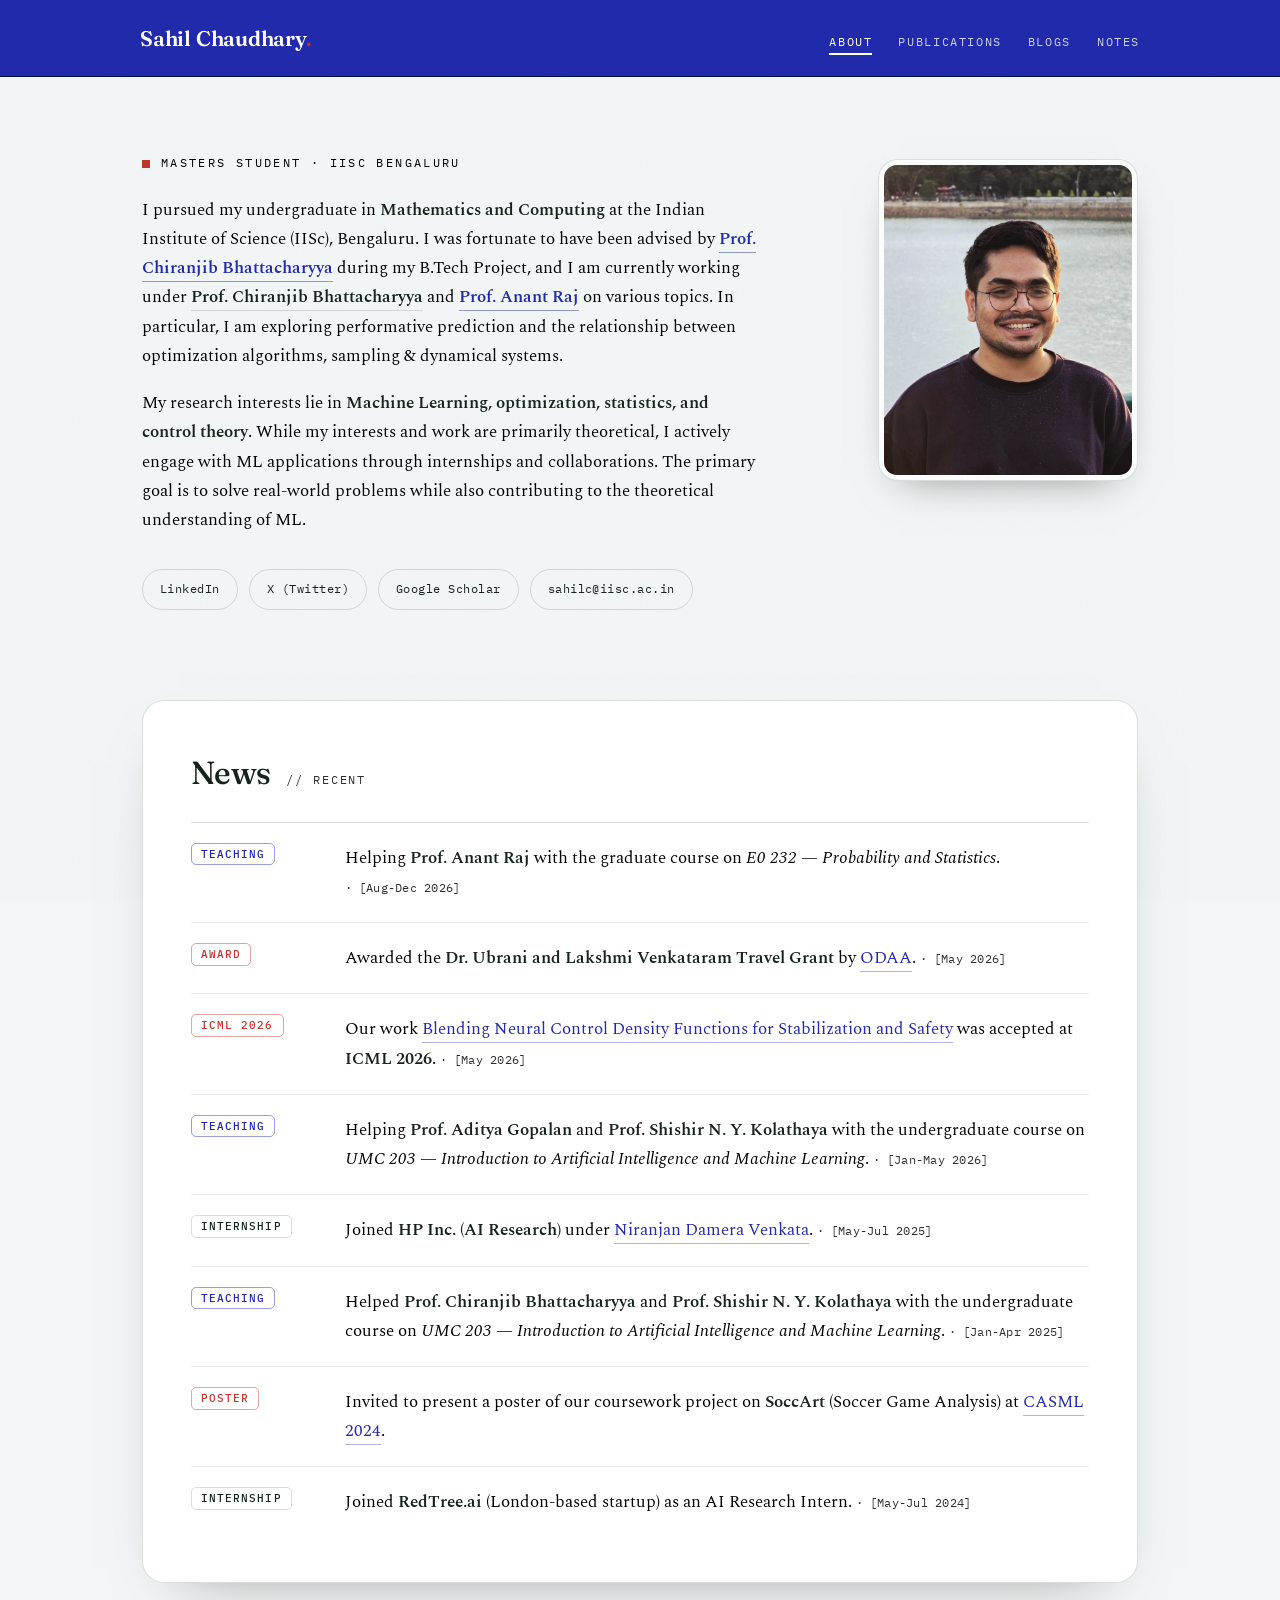
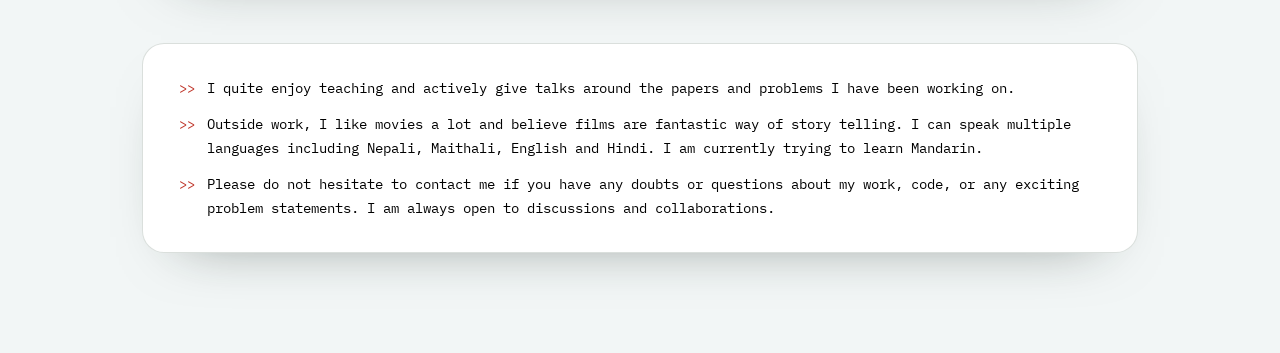
==== commit 488aeec6: "didn't like grid view" ====
--- a/index.html
+++ b/index.html
@@ -10,7 +10,6 @@
   <link rel="stylesheet" href="style.css" />
 </head>
 <body>
-  <div class="grid-layer" aria-hidden="true"></div>
   <div class="grain-layer" aria-hidden="true"></div>
 
   <div class="page">
@@ -47,7 +46,7 @@
 
         <figure class="figure">
           <div class="frame">
-            <img class="portrait" src="photos/photo1.jpg" alt="Sahil Chaudhary" />
+            <img class="portrait" src="photos/photo2.jpg" alt="Sahil Chaudhary" />
           </div>
         </figure>
       </div>
--- a/style.css
+++ b/style.css
@@ -1,14 +1,14 @@
 :root{
-  --paper:#eaf0ec;
+  --paper:#f2f6f6;
   --ink:#16221c;
   --ink-soft:#000000;
   --ink-faint:#2c2f2e;
-  --pen-blue:#2540c8;
-  --pen-blue-deep:#1b2e8f;
+  --pen-blue:rgb(33, 42, 171);
+  --pen-blue-deep:#010c45;
   --pen-red:#bf3529;
   --line:rgba(30,55,42,.09);
   --line-strong:rgba(30,55,42,.16);
-  --frame:#fbfdfb;
+  --frame:#fbfdfd;
   --grain:.05;
   --serif:"Spectral",Georgia,serif;
   --display:"Fraunces",Georgia,serif;
@@ -28,18 +28,6 @@
   text-rendering:optimizeLegibility;
 }
 
-/* ---- graph-paper grid (fixed, behind everything) ---- */
-.grid-layer{
-  position:fixed; inset:0; z-index:0; pointer-events:none;
-  background-image:
-    linear-gradient(to right, var(--line) 1px, transparent 1px),
-    linear-gradient(to bottom, var(--line) 1px, transparent 1px),
-    linear-gradient(to right, var(--line-strong) 1px, transparent 1px),
-    linear-gradient(to bottom, var(--line-strong) 1px, transparent 1px);
-  background-size:27px 27px, 27px 27px, 135px 135px, 135px 135px;
-  -webkit-mask-image:radial-gradient(140% 100% at 50% 0%, #000 55%, transparent 100%);
-          mask-image:radial-gradient(140% 100% at 50% 0%, #000 55%, transparent 100%);
-}
 /* ---- film grain (fixed, opacity driven by scroll) ---- */
 .grain-layer{
   position:fixed; inset:0; z-index:1; pointer-events:none;
@@ -56,25 +44,24 @@
 /* ---- top nav ---- */
 header.nav{
   position:sticky; top:0; z-index:20;
-  backdrop-filter:blur(7px);
-  background:color-mix(in srgb, var(--paper) 78%, transparent);
-  border-bottom:1px solid var(--line);
+  background:var(--pen-blue);
+  border-bottom:1px solid var(--pen-blue-deep);
 }
 .nav-inner{display:flex; align-items:baseline; justify-content:space-between; padding:20px 0;}
 .brand{
   font-family:var(--display); font-weight:600; font-size:1.32rem; letter-spacing:-.01em;
-  color:var(--ink); text-decoration:none;
+  color:#fff; text-decoration:none;
 }
 .brand .dot{color:var(--pen-red);}
 nav.menu{display:flex; gap:26px;}
 nav.menu a{
   font-family:var(--mono); font-size:.72rem; letter-spacing:.14em; text-transform:uppercase;
-  color:var(--ink-soft); text-decoration:none; padding-bottom:3px; position:relative;
-}
-nav.menu a[aria-current="page"]{color:var(--pen-blue);}
+  color:rgba(255,255,255,.78); text-decoration:none; padding-bottom:3px; position:relative;
+}
+nav.menu a[aria-current="page"]{color:#fff;}
 nav.menu a::after{
   content:""; position:absolute; left:0; right:100%; bottom:0; height:1.5px;
-  background:var(--pen-blue); transition:right .28s cubic-bezier(.2,.7,.2,1);
+  background:#fff; transition:right .28s cubic-bezier(.2,.7,.2,1);
 }
 nav.menu a:hover::after, nav.menu a[aria-current="page"]::after{right:0;}
 
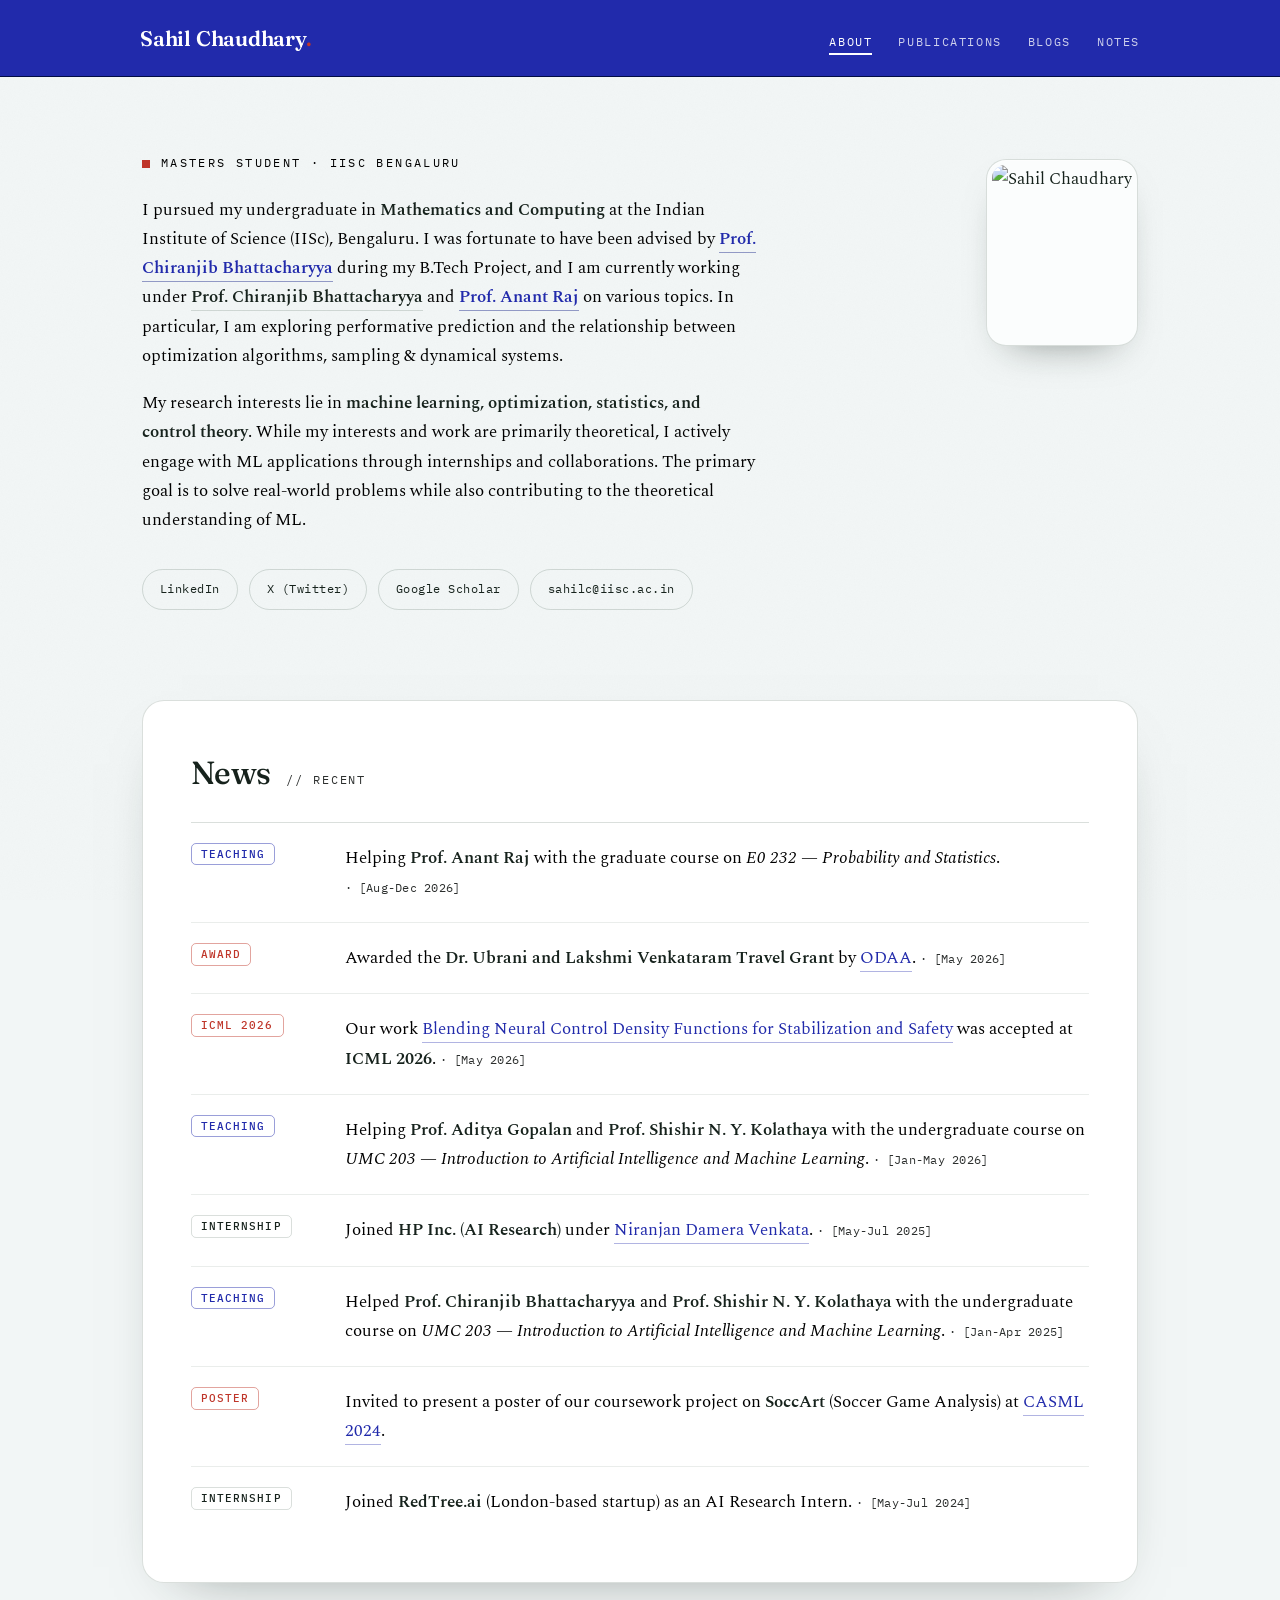
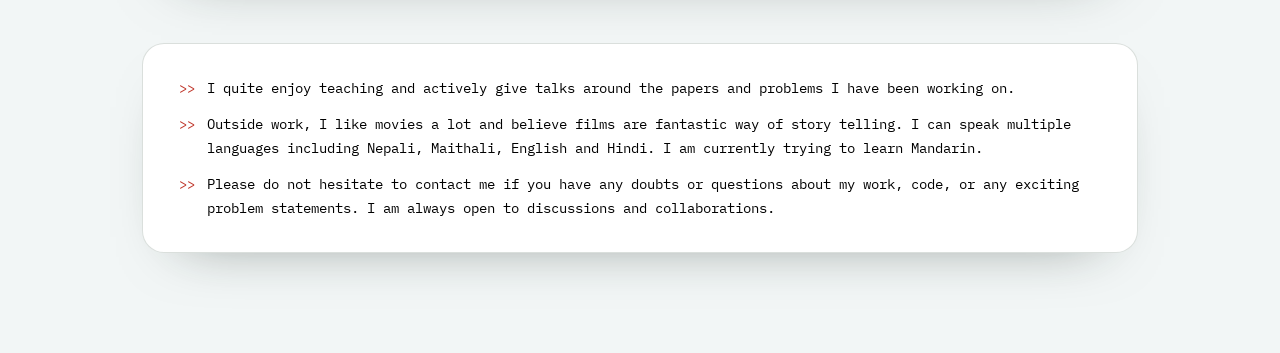
==== commit ac193bc1: "some minor correction" ====
--- a/index.html
+++ b/index.html
@@ -33,7 +33,7 @@
 
           <div class="bio">
             <p>I pursued my undergraduate in <strong>Mathematics and Computing</strong> at the Indian Institute of Science (IISc), Bengaluru. I was fortunate to have been advised by <span class="name"><a class="link" href="https://mllab.csa.iisc.ac.in/">Prof. Chiranjib Bhattacharyya</a></span> during my B.Tech Project, and I am currently working under <span class="name">Prof. Chiranjib Bhattacharyya</span> and <span class="name"><a class="link" href="https://anantrajml.github.io/">Prof. Anant Raj</a></span> on various topics. In particular, I am exploring performative prediction and the relationship between optimization algorithms, sampling &amp; dynamical systems.</p>
-            <p>My research interests lie in <strong>Machine Learning, optimization, statistics, and control theory</strong>. While my interests and work are primarily theoretical, I actively engage with ML applications through internships and collaborations. The primary goal is to solve real-world problems while also contributing to the theoretical understanding of ML.</p>
+            <p>My research interests lie in <strong>machine learning, optimization, statistics, and control theory</strong>. While my interests and work are primarily theoretical, I actively engage with ML applications through internships and collaborations. The primary goal is to solve real-world problems while also contributing to the theoretical understanding of ML.</p>
           </div>
 
           <div class="pills">
@@ -46,7 +46,7 @@
 
         <figure class="figure">
           <div class="frame">
-            <img class="portrait" src="photos/photo2.jpg" alt="Sahil Chaudhary" />
+            <img class="portrait" src="photos/photo1.jpg" alt="Sahil Chaudhary" />
           </div>
         </figure>
       </div>
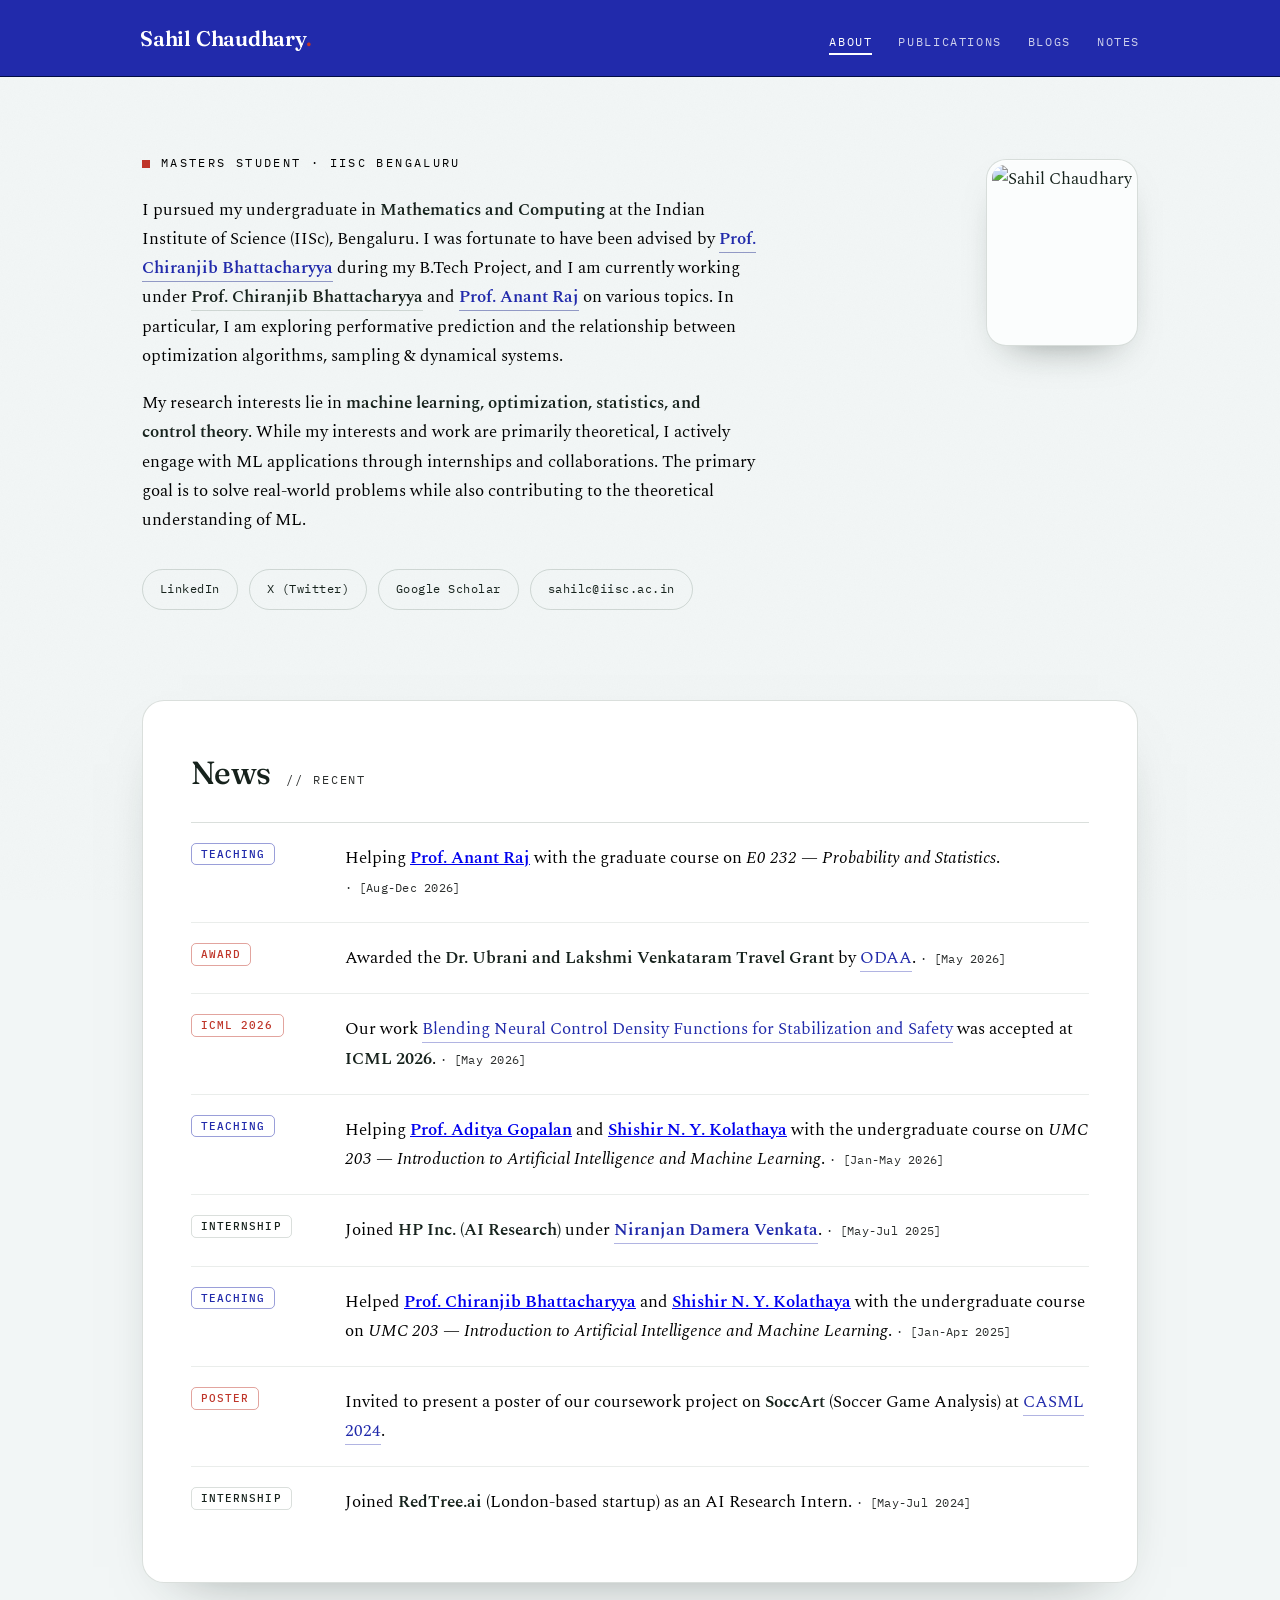
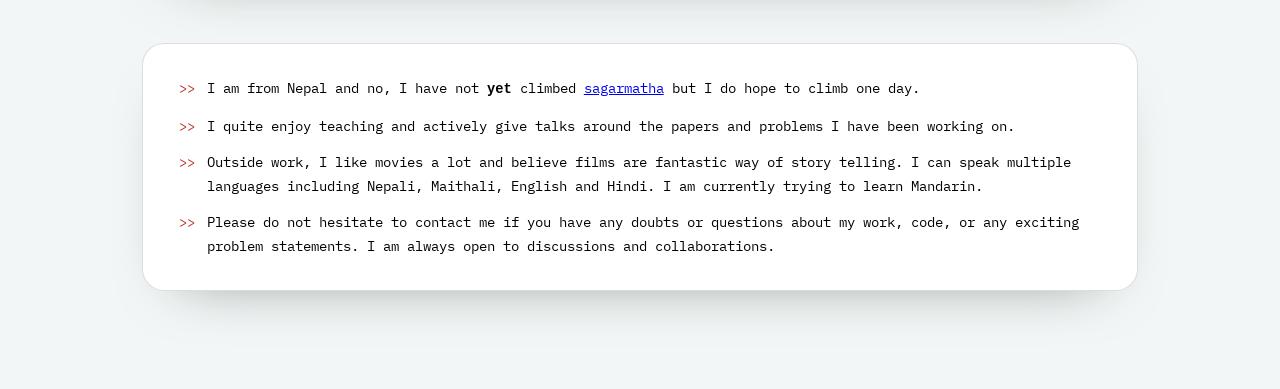
==== commit e6cfe499: "added stuffs" ====
--- a/index.html
+++ b/index.html
@@ -62,7 +62,7 @@
         <ul class="log">
           <li class="reveal">
             <span class="tag blue">Teaching</span>
-            <p class="entry">Helping <strong>Prof. Anant Raj</strong> with the graduate course on <em>E0 232 — Probability and Statistics</em>. <span class="when">[Aug-Dec 2026]</span></p>
+            <p class="entry">Helping <strong><a href="https://anantrajml.github.io/">Prof. Anant Raj</a></strong> with the graduate course on <em>E0 232 — Probability and Statistics</em>. <span class="when">[Aug-Dec 2026]</span></p>
           </li>
           <li class="reveal">
             <span class="tag red">Award</span>
@@ -74,15 +74,15 @@
           </li>
           <li class="reveal">
             <span class="tag blue">Teaching</span>
-            <p class="entry">Helping <strong>Prof. Aditya Gopalan</strong> and <strong>Prof. Shishir N. Y. Kolathaya</strong> with the undergraduate course on <em>UMC 203 — Introduction to Artificial Intelligence and Machine Learning</em>. <span class="when">[Jan-May 2026]</span></p>
+            <p class="entry">Helping <strong><a href="https://ece.iisc.ac.in/~aditya/">Prof. Aditya Gopalan</a></strong> and <strong><a href="https://www.shishirny.com/"> Shishir N. Y. Kolathaya</a></strong> with the undergraduate course on <em>UMC 203 — Introduction to Artificial Intelligence and Machine Learning</em>. <span class="when">[Jan-May 2026]</span></p>
           </li>
           <li class="reveal">
             <span class="tag ink">Internship</span>
-            <p class="entry">Joined <strong>HP Inc. (AI Research)</strong> under <a class="link" href="https://scholar.google.com/citations?user=daDIHuUAAAAJ&hl=en">Niranjan Damera Venkata</a>. <span class="when">[May-Jul 2025]</span></p>
+            <p class="entry">Joined <strong>HP Inc. (AI Research)</strong> under <strong><a class="link" href="https://scholar.google.com/citations?user=daDIHuUAAAAJ&hl=en">Niranjan Damera Venkata</a></strong>. <span class="when">[May-Jul 2025]</span></p>
           </li>
           <li class="reveal">
             <span class="tag blue">Teaching</span>
-            <p class="entry">Helped <strong>Prof. Chiranjib Bhattacharyya</strong> and <strong>Prof. Shishir N. Y. Kolathaya</strong> with the undergraduate course on <em>UMC 203 — Introduction to Artificial Intelligence and Machine Learning</em>. <span class="when">[Jan-Apr 2025]</span></p>
+            <p class="entry">Helped <strong><a href="https://mllab.csa.iisc.ac.in/">Prof. Chiranjib Bhattacharyya</a></strong> and <strong><a href="https://www.shishirny.com/"> Shishir N. Y. Kolathaya</a></strong> with the undergraduate course on <em>UMC 203 — Introduction to Artificial Intelligence and Machine Learning</em>. <span class="when">[Jan-Apr 2025]</span></p>
           </li>
           <li class="reveal">
             <span class="tag red">Poster</span>
@@ -99,6 +99,7 @@
       <!-- NOTE -->
       <section class="note">
         <div class="note-card">
+          <p><span class="arw">&gt;&gt;</span><span>I am from Nepal and no, I have not <strong>yet</strong> climbed <a href="https://en.wiktionary.org/wiki/Sagarmatha">sagarmatha</a> but I do hope to climb one day. </span></p>
           <p><span class="arw">&gt;&gt;</span><span>I quite enjoy teaching and actively give talks around the papers and problems I have been working on.</span></p>
           <p><span class="arw">&gt;&gt;</span><span>Outside work, I like movies a lot and believe films are fantastic way of story telling. I can speak multiple languages including Nepali, Maithali, English and Hindi. I am currently trying to learn Mandarin.</span></p>
           <p><span class="arw">&gt;&gt;</span><span>Please do not hesitate to contact me if you have any doubts or questions about my work, code, or any exciting problem statements. I am always open to discussions and collaborations.</span></p>
